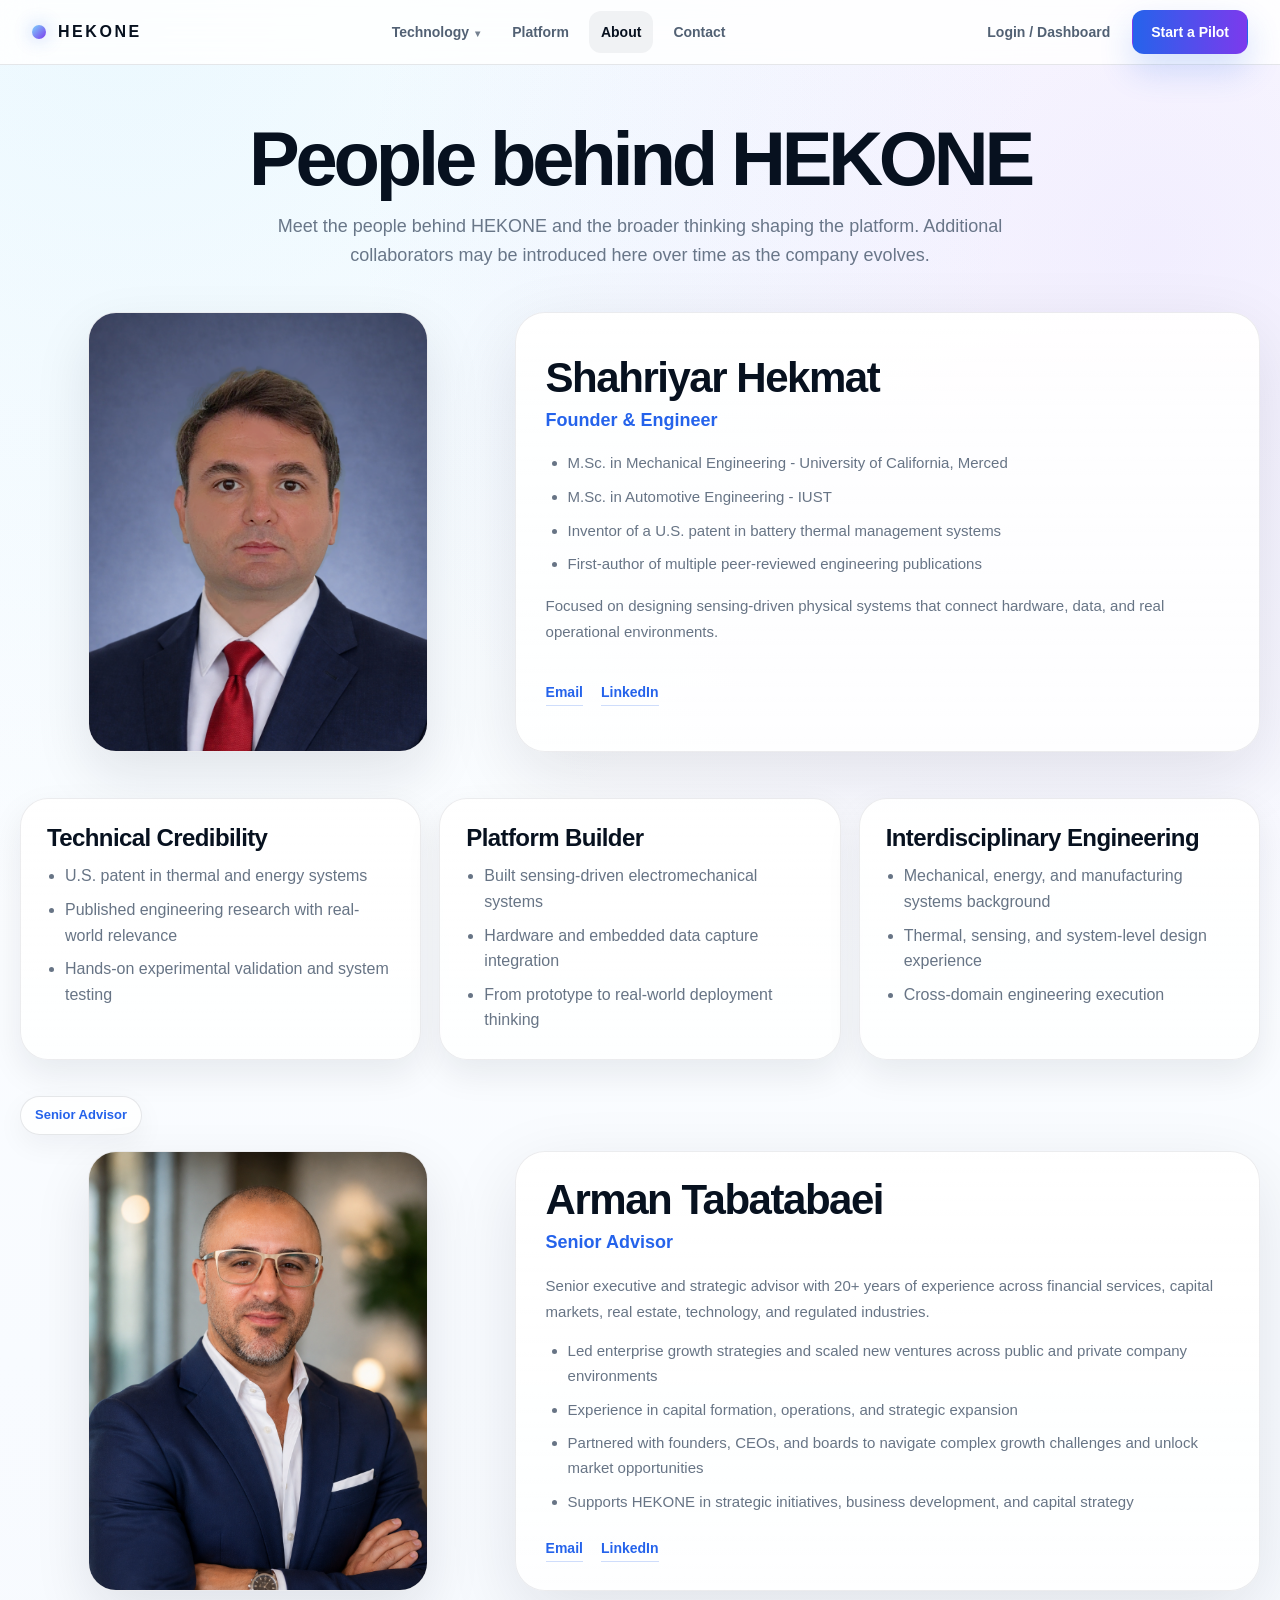
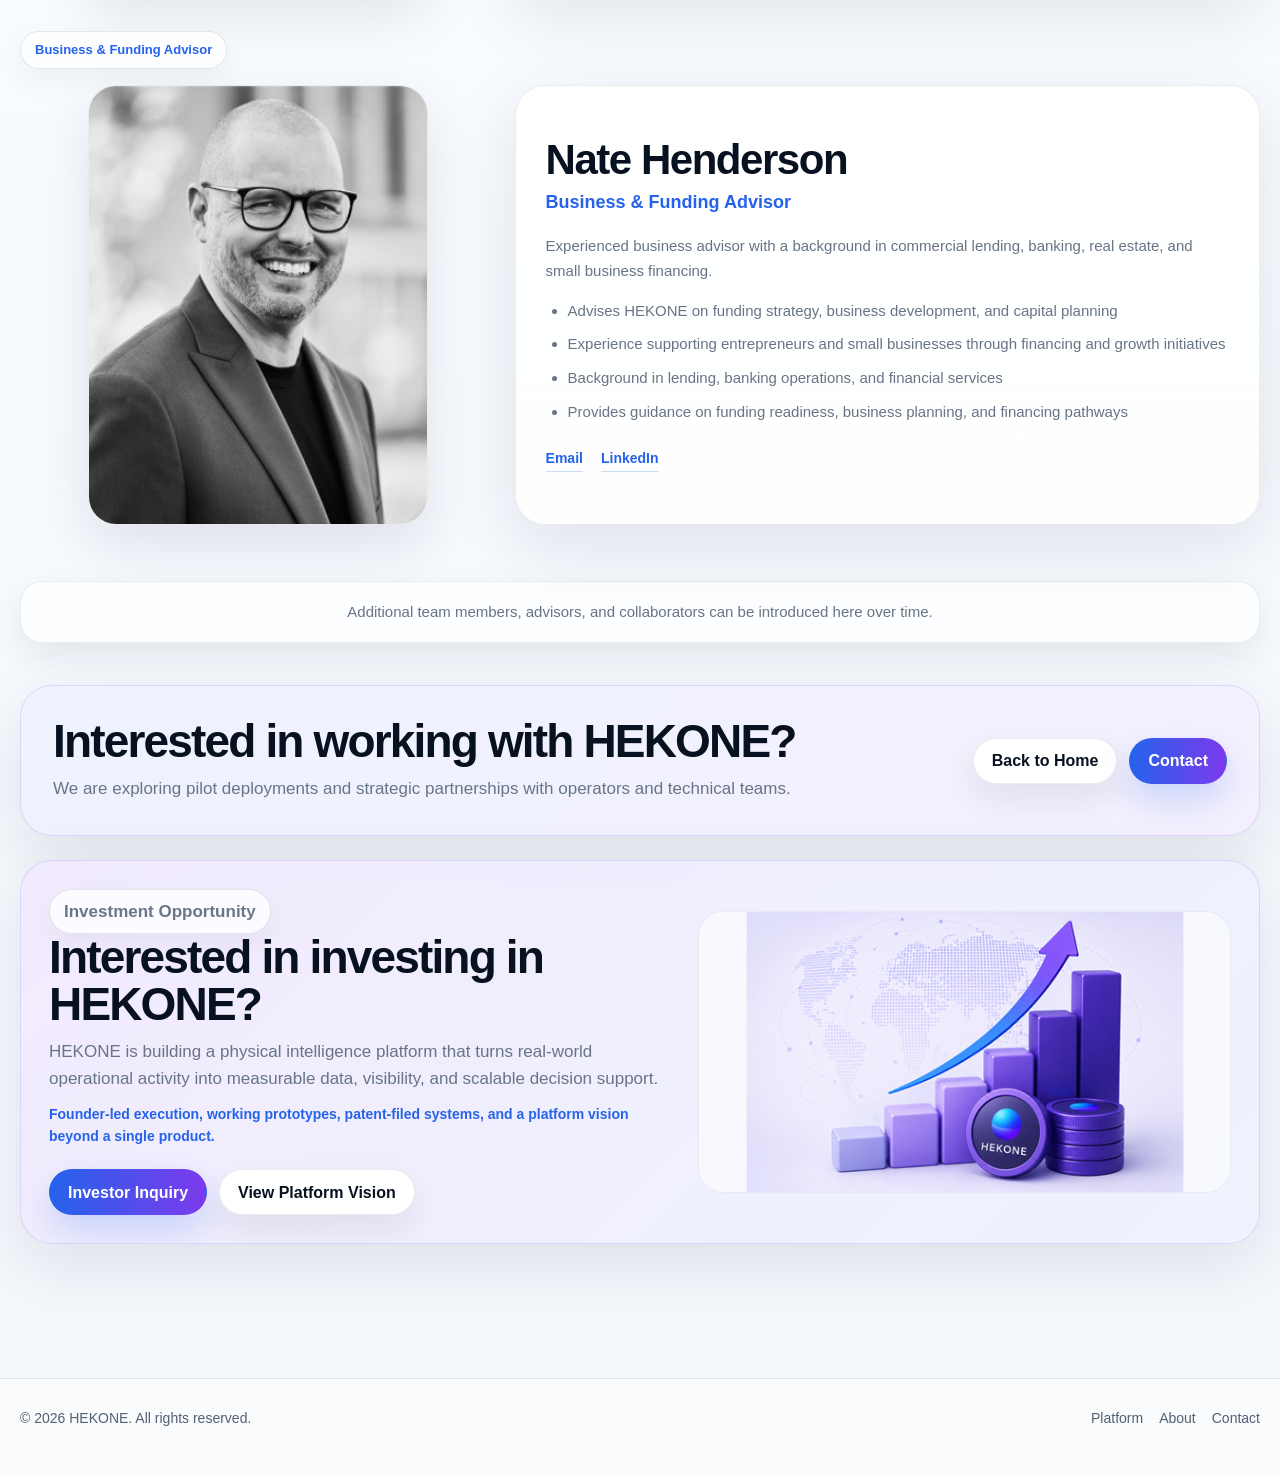
==== about.html @ d8229a23 "Update about.html" ====
<!DOCTYPE html>
<html lang="en">
<head>

<script type="text/javascript">
    (function(c,l,a,r,i,t,y){
        c[a]=c[a]||function(){(c[a].q=c[a].q||[]).push(arguments)};
        t=l.createElement(r);t.async=1;t.src="https://www.clarity.ms/tag/"+i;
        y=l.getElementsByTagName(r)[0];y.parentNode.insertBefore(t,y);
    })(window, document, "clarity", "script", "w5nj7hsemw");
</script>

  <meta charset="UTF-8" />
  <meta name="viewport" content="width=device-width, initial-scale=1.0" />
  <title>About | HEKONE</title>
  <meta name="description" content="About HEKONE, its founder, and advisors supporting the platform." />
  <link rel="icon" type="image/png" sizes="32x32" href="favicon1.png?v=2" />
  <link rel="icon" type="image/png" sizes="16x16" href="favicon1.png?v=2" />
  <link rel="apple-touch-icon" href="favicon1.png?v=2" />
  <meta name="theme-color" content="#f8fbff" />

  <style>
    :root {
      --text: #07111f;
      --muted: #526174;
      --muted-2: #6d7c91;
      --line: rgba(15, 23, 42, 0.10);
      --line-strong: rgba(99, 102, 241, 0.18);
      --accent: #2563eb;
      --accent-2: #7c3aed;
      --shadow: 0 22px 70px rgba(15, 23, 42, 0.10);
      --shadow-soft: 0 14px 34px rgba(15, 23, 42, 0.08);
      --radius: 28px;
      --max: 1240px;
      --profile-height: 440px;
      --photo-max-width: 340px;
    }

    * { box-sizing: border-box; }
    html { scroll-behavior: smooth; }

    body {
      margin: 0;
      font-family: Inter, Arial, Helvetica, sans-serif;
      color: var(--text);
      background:
        radial-gradient(circle at 10% 0%, rgba(125, 211, 252, 0.15), transparent 28%),
        radial-gradient(circle at 90% 8%, rgba(167, 139, 250, 0.14), transparent 26%),
        linear-gradient(180deg, #ffffff 0%, #f8fbff 44%, #f4f7fc 100%);
      line-height: 1.6;
      overflow-x: hidden;
    }

    body.menu-open { overflow: hidden; }

    a {
      color: inherit;
      text-decoration: none;
    }

    img {
      max-width: 100%;
      display: block;
    }

    .wrap {
      width: min(var(--max), calc(100% - 32px));
      margin: 0 auto;
    }

    header {
      position: sticky;
      top: 0;
      z-index: 1000;
      backdrop-filter: blur(16px);
      background: rgba(255, 255, 255, 0.84);
      border-bottom: 1px solid var(--line);
    }

    .nav-wrap {
      width: calc(100% - 64px);
      margin: 0 auto;
    }

    .nav {
      display: grid;
      grid-template-columns: auto 1fr auto;
      align-items: center;
      gap: 24px;
      padding: 10px 0;
      position: relative;
    }

    .brand {
      display: inline-flex;
      align-items: center;
      gap: 12px;
      font-weight: 900;
      letter-spacing: 0.16em;
      color: var(--text);
      flex-shrink: 0;
      position: relative;
      z-index: 1002;
    }

    .brand-mark {
      width: 14px;
      height: 14px;
      border-radius: 50%;
      background: linear-gradient(135deg, #7dd3fc, #7c3aed);
      box-shadow: 0 0 18px rgba(37, 99, 235, 0.35);
    }

    .nav-links {
      display: flex;
      justify-content: center;
      gap: 8px;
      align-items: center;
      color: var(--muted);
      font-size: 14px;
      font-weight: 650;
    }

    .nav-actions {
      display: flex;
      justify-content: flex-end;
      align-items: center;
      gap: 10px;
      color: var(--muted);
      font-size: 14px;
      font-weight: 650;
    }

    .nav-links a,
    .nav-actions a,
    .nav-dropdown-btn {
      position: relative;
      padding: 10px 12px;
      border-radius: 12px;
      white-space: nowrap;
      transition: color .22s ease, background .22s ease, transform .22s ease;
    }

    .nav-links a:hover,
    .nav-actions a:not(.nav-pilot):hover,
    .nav-dropdown:hover .nav-dropdown-btn,
    .nav-dropdown.open .nav-dropdown-btn {
      color: var(--text);
      background: rgba(15, 23, 42, 0.05);
    }

    .nav-links a.active:not(.nav-pilot) {
      color: var(--text);
      background: rgba(15, 23, 42, 0.05);
    }

    .nav-dropdown {
      position: relative;
      display: inline-flex;
      align-items: center;
    }

    .nav-dropdown::after {
      content: "";
      position: absolute;
      top: 100%;
      left: 0;
      width: 100%;
      height: 14px;
      z-index: 1002;
    }

    .nav-dropdown-btn {
      border: 0;
      background: transparent;
      color: var(--muted);
      font: inherit;
      cursor: pointer;
    }

    .nav-dropdown-btn::after {
      content: "▾";
      margin-left: 6px;
      font-size: 10px;
      opacity: 0.8;
    }

    .nav-dropdown-menu {
      position: absolute;
      top: 100%;
      left: 0;
      margin-top: 6px;
      min-width: 210px;
      display: none;
      padding: 8px;
      border-radius: 18px;
      background: rgba(255,255,255,0.98);
      border: 1px solid var(--line);
      box-shadow: 0 24px 70px rgba(15, 23, 42, 0.14);
      z-index: 1003;
    }

    .nav-dropdown:hover .nav-dropdown-menu,
    .nav-dropdown.open .nav-dropdown-menu {
      display: grid;
      gap: 6px;
    }

    .nav-dropdown-menu a {
      display: block;
      padding: 12px 14px;
      border-radius: 12px;
      color: var(--text);
      background: rgba(15, 23, 42, 0.025);
    }

    .nav-dropdown-menu a:hover,
    .nav-dropdown-menu a.active {
      background: rgba(37, 99, 235, 0.07);
      color: var(--text);
    }

    .btn {
      display: inline-flex;
      align-items: center;
      justify-content: center;
      min-height: 46px;
      padding: 0 18px;
      border-radius: 999px;
      font-weight: 800;
      color: var(--text);
      background: #ffffff;
      border: 1px solid rgba(15, 23, 42, 0.08);
      box-shadow: var(--shadow-soft);
      transition: transform .18s ease, border-color .18s ease, background .18s ease, box-shadow .18s ease;
    }

    .btn:hover {
      transform: translateY(-1px);
      background: #ffffff;
      border-color: rgba(15, 23, 42, 0.14);
      box-shadow: 0 18px 42px rgba(15, 23, 42, 0.10);
    }

    .nav-pilot,
    .btn-pilot {
      display: inline-flex;
      align-items: center;
      justify-content: center;
      color: #ffffff !important;
      background: linear-gradient(90deg, #2563eb 0%, #7c3aed 100%);
      box-shadow: 0 16px 34px rgba(37, 99, 235, 0.20);
      border: 1px solid transparent;
      font-weight: 800;
    }

    .nav-pilot {
      min-height: auto;
      padding: 10px 18px !important;
      border-radius: 999px;
    }

    .nav-pilot:hover,
    .btn-pilot:hover {
      transform: translateY(-1px);
      box-shadow: 0 18px 40px rgba(37, 99, 235, 0.24);
      filter: brightness(1.02);
    }

    .menu-toggle {
      display: none;
      width: 46px;
      height: 46px;
      border-radius: 14px;
      border: 1px solid var(--line);
      background: #ffffff;
      align-items: center;
      justify-content: center;
      flex-direction: column;
      gap: 5px;
      cursor: pointer;
      padding: 0;
      flex-shrink: 0;
      position: relative;
      z-index: 1002;
    }

    .menu-toggle span {
      display: block;
      width: 18px;
      height: 2px;
      border-radius: 999px;
      background: var(--text);
      transition: transform .22s ease, opacity .22s ease;
    }

    .menu-toggle.active span:nth-child(1) { transform: translateY(7px) rotate(45deg); }
    .menu-toggle.active span:nth-child(2) { opacity: 0; }
    .menu-toggle.active span:nth-child(3) { transform: translateY(-7px) rotate(-45deg); }

    .menu-backdrop { display: none; }

    .menu-backdrop.show {
      display: block;
      position: fixed;
      inset: 0;
      background: rgba(15, 23, 42, 0.25);
      backdrop-filter: blur(6px);
      z-index: 998;
    }

    main {
      padding: 58px 0 78px;
    }

    .page-head {
      text-align: center;
      margin-bottom: 42px;
    }

    .page-head h1 {
      margin: 0;
      font-size: clamp(42px, 6vw, 76px);
      line-height: 0.96;
      letter-spacing: -0.055em;
    }

    .page-head p {
      margin: 16px auto 0;
      max-width: 780px;
      color: rgba(82, 97, 116, 0.86);
      font-size: 18px;
    }

    .section-label {
      display: inline-flex;
      align-items: center;
      justify-content: center;
      margin: 0 0 16px;
      padding: 8px 14px;
      border-radius: 999px;
      background: rgba(255,255,255,0.78);
      border: 1px solid var(--line);
      color: var(--accent);
      box-shadow: 0 10px 28px rgba(15, 23, 42, 0.05);
      font-size: 13px;
      font-weight: 800;
      letter-spacing: 0;
      text-transform: none;
    }

    .profile {
      display: grid;
      grid-template-columns: 0.78fr 1.22fr;
      gap: 18px;
      align-items: stretch;
      margin-bottom: 26px;
    }

    .photo-wrap {
      display: flex;
      justify-content: center;
      align-items: stretch;
      height: var(--profile-height);
    }

    .photo-wrap img {
      width: 100%;
      max-width: var(--photo-max-width);
      height: 100%;
      border-radius: 28px;
      display: block;
      object-fit: cover;
      object-position: center top;
      border: 1px solid rgba(15, 23, 42, 0.08);
      box-shadow: 0 22px 55px rgba(15, 23, 42, 0.10);
      background: rgba(255,255,255,0.72);
    }

    .profile-card {
      padding: 30px;
      border-radius: 30px;
      background:
        linear-gradient(180deg, rgba(255,255,255,0.94), rgba(255,255,255,0.82));
      border: 1px solid rgba(15, 23, 42, 0.08);
      box-shadow: var(--shadow);
      display: flex;
      flex-direction: column;
      justify-content: center;
      height: var(--profile-height);
      min-width: 0;
    }

    .profile-card h2 {
      margin: 0 0 6px;
      font-size: clamp(30px, 4vw, 42px);
      line-height: 1.02;
      letter-spacing: -0.035em;
      word-break: break-word;
    }

    .role {
      margin: 0 0 16px;
      color: var(--accent);
      font-size: 18px;
      font-weight: 800;
    }

    .summary-points {
      margin: 0;
      padding-left: 22px;
      color: rgba(82, 97, 116, 0.88);
      font-size: 15px;
      line-height: 1.65;
    }

    .summary-points li + li {
      margin-top: 9px;
    }

    .summary-note {
      margin-top: 16px;
      color: rgba(82, 97, 116, 0.88);
      font-size: 15px;
      line-height: 1.7;
    }

    .contact-links {
      margin-top: 22px;
      display: flex;
      gap: 18px;
      flex-wrap: wrap;
    }

    .contact-links a {
      font-size: 14px;
      color: var(--accent);
      font-weight: 800;
      border-bottom: 1px solid rgba(37, 99, 235, 0.22);
      padding-bottom: 2px;
      transition: color .2s ease, border-color .2s ease;
    }

    .contact-links a:hover {
      color: var(--accent-2);
      border-color: var(--accent-2);
    }

    .people-stack {
      display: grid;
      gap: 14px;
      margin-top: 26px;
    }

    .grid-3 {
      display: grid;
      grid-template-columns: repeat(3, minmax(0, 1fr));
      gap: 18px;
      margin-top: 6px;
      margin-bottom: 22px;
    }

    .card {
      padding: 26px;
      border-radius: var(--radius);
      background:
        linear-gradient(180deg, rgba(255,255,255,0.92), rgba(255,255,255,0.80));
      border: 1px solid rgba(15, 23, 42, 0.08);
      box-shadow: var(--shadow-soft);
    }

    .card h3 {
      margin: 0 0 12px;
      font-size: 24px;
      line-height: 1.1;
      letter-spacing: -0.025em;
    }

    .card ul {
      margin: 0;
      padding-left: 18px;
      color: rgba(82, 97, 116, 0.88);
      font-size: 16px;
    }

    .card li + li {
      margin-top: 8px;
    }

    .team-note {
      margin-top: 30px;
      padding: 18px 20px;
      text-align: center;
      border-radius: 22px;
      background: rgba(255,255,255,0.72);
      border: 1px solid rgba(15, 23, 42, 0.08);
      color: rgba(82, 97, 116, 0.88);
      font-size: 15px;
      box-shadow: var(--shadow-soft);
    }

    .footer-cta {
      margin-top: 42px;
      padding: 32px;
      border-radius: 32px;
      background:
        linear-gradient(135deg, rgba(37, 99, 235, 0.08), rgba(124, 58, 237, 0.08)),
        rgba(255,255,255,0.90);
      border: 1px solid var(--line-strong);
      box-shadow: var(--shadow);
      display: grid;
      grid-template-columns: 1.2fr auto;
      gap: 20px;
      align-items: center;
    }

    .footer-cta h2 {
      margin: 0 0 10px;
      font-size: clamp(30px, 4vw, 46px);
      line-height: 1.02;
      letter-spacing: -0.04em;
    }

    .footer-cta p {
      margin: 0;
      color: rgba(82, 97, 116, 0.86);
      font-size: 17px;
      max-width: 760px;
    }

    .footer-cta-actions {
      display: flex;
      gap: 12px;
      flex-wrap: wrap;
    }


    .investor-cta {
      margin-top: 24px;
      padding: 28px;
      border-radius: 32px;
      background:
        linear-gradient(135deg, rgba(124, 58, 237, 0.10), rgba(37, 99, 235, 0.08)),
        rgba(255,255,255,0.92);
      border: 1px solid var(--line-strong);
      box-shadow: var(--shadow);
      display: grid;
      grid-template-columns: 1.08fr 0.92fr;
      gap: 24px;
      align-items: center;
      overflow: hidden;
    }

    .investor-cta-content h2 {
      margin: 0 0 10px;
      font-size: clamp(30px, 4vw, 46px);
      line-height: 1.02;
      letter-spacing: -0.04em;
    }

    .investor-cta-content p {
      margin: 0;
      color: rgba(82, 97, 116, 0.86);
      font-size: 17px;
      max-width: 760px;
    }

    .investor-cta-note {
      margin-top: 12px;
      color: var(--accent);
      font-size: 14px;
      font-weight: 800;
      line-height: 1.55;
    }

    .investor-cta-actions {
      margin-top: 22px;
      display: flex;
      gap: 12px;
      flex-wrap: wrap;
    }

    .investor-visual {
      display: flex;
      align-items: center;
      justify-content: center;
      min-height: 250px;
      border-radius: 26px;
      background: rgba(255,255,255,0.54);
      border: 1px solid rgba(15, 23, 42, 0.06);
      box-shadow: inset 0 1px 0 rgba(255,255,255,0.68);
      overflow: hidden;
    }

    .investor-visual img {
      width: 100%;
      max-width: 420px;
      height: auto;
      object-fit: contain;
      transform: scale(1.04);
    }


    footer {
      border-top: 1px solid var(--line);
      padding: 28px 0 46px;
      color: var(--muted);
      margin-top: 56px;
      background: rgba(255,255,255,0.52);
    }

    .footer-row {
      display: flex;
      justify-content: space-between;
      align-items: center;
      gap: 18px;
      flex-wrap: wrap;
      font-size: 14px;
    }

    .footer-links {
      display: flex;
      gap: 16px;
      flex-wrap: wrap;
    }

    .footer-links a {
      color: var(--muted);
    }

    .footer-links a:hover {
      color: var(--text);
    }

    @media (max-width: 1100px) {
      .nav-wrap {
        width: calc(100% - 36px);
      }

      .nav {
        gap: 14px;
      }

      .nav-links,
      .nav-actions {
        gap: 2px;
        font-size: 13px;
      }

      .nav-links a,
      .nav-actions a,
      .nav-dropdown-btn {
        padding: 10px 9px;
      }
    }

    @media (max-width: 1040px) {
      .profile,
      .grid-3,
      .footer-cta,
      .investor-cta {
        grid-template-columns: 1fr;
      }

      .photo-wrap,
      .profile-card {
        height: auto;
      }

      .photo-wrap img,
      .profile-card {
        min-height: auto;
      }

      .photo-wrap img {
        height: auto;
        aspect-ratio: 4 / 5;
      }

      .grid-3 {
        margin-top: 0;
      }
    }

    @media (max-width: 900px) {
      .nav {
        display: flex;
        justify-content: space-between;
      }

      .menu-toggle {
        display: inline-flex;
      }

      .nav-links {
        position: absolute;
        top: calc(100% + 12px);
        left: 0;
        right: 0;
        display: none;
        flex-direction: column;
        align-items: stretch;
        gap: 10px;
        padding: 14px;
        border-radius: 24px;
        background: rgba(255, 255, 255, 0.98);
        border: 1px solid var(--line);
        box-shadow: 0 24px 70px rgba(15, 23, 42, 0.18);
        z-index: 1001;
        max-height: calc(100vh - 110px);
        overflow-y: auto;
      }

      .nav-links.open {
        display: flex;
      }

      .nav-actions {
        display: none;
      }

      .nav-links a,
      .nav-dropdown-btn {
        display: block;
        width: 100%;
        padding: 14px 16px;
        border-radius: 16px;
        background: rgba(15, 23, 42, 0.035);
        color: var(--text);
        font-size: 15px;
        border: 1px solid rgba(15, 23, 42, 0.04);
        text-align: left;
      }

      .mobile-only {
        display: block !important;
      }

      .nav-dropdown {
        display: block;
        width: 100%;
      }

      .nav-dropdown::after {
        display: none;
      }

      .nav-dropdown-btn::after {
        float: right;
        margin-top: 3px;
      }

      .nav-dropdown-menu {
        position: static;
        display: none;
        margin-top: 8px;
        min-width: 0;
        padding: 8px;
        border-radius: 16px;
        background: rgba(15, 23, 42, 0.035);
        box-shadow: none;
      }

      .nav-dropdown.open .nav-dropdown-menu {
        display: grid;
      }

      .nav-dropdown:hover .nav-dropdown-menu {
        display: none;
      }

      .nav-dropdown.open:hover .nav-dropdown-menu {
        display: grid;
      }

      .nav-dropdown-menu a {
        padding: 12px 14px;
        background: rgba(255,255,255,0.64);
      }

      .nav-pilot {
        display: inline-flex !important;
        justify-content: center;
        align-items: center;
        width: 100%;
        min-height: 50px;
        text-align: center;
      }
    }

    @media (min-width: 901px) {
      .mobile-only {
        display: none !important;
      }
    }

    @media (max-width: 760px) {
      .nav-wrap {
        width: calc(100% - 22px);
      }

      .wrap {
        width: min(var(--max), calc(100% - 22px));
      }

      main {
        padding: 48px 0 64px;
      }

      .profile-card,
      .card,
      .footer-cta,
      .investor-cta {
        padding: 22px;
      }

      .photo-wrap img {
        max-width: 100%;
      }

      .summary-points,
      .summary-note {
        font-size: 15px;
      }

      .role {
        font-size: 17px;
      }

      .page-head h1 {
        font-size: clamp(40px, 11vw, 58px);
      }

      .page-head p,
      .footer-cta p {
        font-size: 16px;
      }

      .footer-cta-actions,
      .investor-cta-actions {
        width: 100%;
      }

      .footer-cta-actions .btn,
      .investor-cta-actions .btn {
        width: 100%;
      }

      .investor-visual {
        min-height: 190px;
      }
    }
  </style>
</head>

<body>
  <header>
    <div class="nav-wrap nav">
      <a class="brand" href="/">
        <span class="brand-mark"></span>
        <span>HEKONE</span>
      </a>

      <nav class="nav-links" id="site-menu">
        <div class="nav-dropdown">
          <button class="nav-dropdown-btn" type="button" aria-expanded="false">Technology</button>
          <div class="nav-dropdown-menu">
            <a href="/instrumentation-example.html">Smart Dispenser</a>
            <a href="/origin.html">HEKONE Origin</a>
          </div>
        </div>
        <a href="/#platform">Platform</a>
        <a href="/about.html" class="active">About</a>
        <a href="/contact.html">Contact</a>
        <a href="/login.html" class="mobile-only">Login / Dashboard</a>
        <a href="/pilot.html" class="nav-pilot mobile-only">Start a Pilot</a>
      </nav>

      <div class="nav-actions">
        <a href="/login.html">Login / Dashboard</a>
        <a href="/pilot.html" class="nav-pilot">Start a Pilot</a>
      </div>

      <button class="menu-toggle" aria-label="Toggle menu" aria-expanded="false" aria-controls="site-menu">
        <span></span>
        <span></span>
        <span></span>
      </button>
    </div>
  </header>

  <div class="menu-backdrop"></div>

  <main>
    <div class="wrap">
      <div class="page-head">
        <h1>People behind HEKONE</h1>
        <p>
          Meet the people behind HEKONE and the broader thinking shaping the platform.
          Additional collaborators may be introduced here over time as the company evolves.
        </p>
      </div>

      <div class="people-stack">
        <section>
          <div class="profile">
            <div class="photo-wrap">
              <img src="Hekmat5.png" alt="Shahriyar Hekmat - Founder of HEKONE" />
            </div>

            <div class="profile-card">
              <h2>Shahriyar Hekmat</h2>
              <p class="role">Founder &amp; Engineer</p>

              <ul class="summary-points">
                <li>M.Sc. in Mechanical Engineering - University of California, Merced</li>
                <li>M.Sc. in Automotive Engineering - IUST</li>
                <li>Inventor of a U.S. patent in battery thermal management systems</li>
                <li>First-author of multiple peer-reviewed engineering publications</li>
              </ul>

              <p class="summary-note">
                Focused on designing sensing-driven physical systems that connect hardware, data, and real operational environments.
              </p>

              <div class="contact-links">
                <a href="mailto:hekmat@hekone.com">Email</a>
                <a href="https://www.linkedin.com/in/shahriyar-hekmat" target="_blank" rel="noopener noreferrer">LinkedIn</a>
              </div>
            </div>
          </div>
        </section>

        <section class="grid-3">
          <div class="card">
            <h3>Technical Credibility</h3>
            <ul>
              <li>U.S. patent in thermal and energy systems</li>
              <li>Published engineering research with real-world relevance</li>
              <li>Hands-on experimental validation and system testing</li>
            </ul>
          </div>

          <div class="card">
            <h3>Platform Builder</h3>
            <ul>
              <li>Built sensing-driven electromechanical systems</li>
              <li>Hardware and embedded data capture integration</li>
              <li>From prototype to real-world deployment thinking</li>
            </ul>
          </div>

          <div class="card">
            <h3>Interdisciplinary Engineering</h3>
            <ul>
              <li>Mechanical, energy, and manufacturing systems background</li>
              <li>Thermal, sensing, and system-level design experience</li>
              <li>Cross-domain engineering execution</li>
            </ul>
          </div>
        </section>

        <section>
          <p class="section-label">Senior Advisor</p>
          <div class="profile">
            <div class="photo-wrap">
              <img src="Arman2.png" alt="Arman Tabatabaei - Senior Advisor to HEKONE" />
            </div>

            <div class="profile-card">
              <h2>Arman Tabatabaei</h2>
              <p class="role">Senior Advisor</p>

              <p class="summary-note" style="margin-top:0;">
                Senior executive and strategic advisor with 20+ years of experience across financial services,
                capital markets, real estate, technology, and regulated industries.
              </p>

              <ul class="summary-points">
                <li>Led enterprise growth strategies and scaled new ventures across public and private company environments</li>
                <li>Experience in capital formation, operations, and strategic expansion</li>
                <li>Partnered with founders, CEOs, and boards to navigate complex growth challenges and unlock market opportunities</li>
                <li>Supports HEKONE in strategic initiatives, business development, and capital strategy</li>
              </ul>

              <div class="contact-links">
                <a href="mailto:arman@hekone.com">Email</a>
                <a href="https://www.linkedin.com/in/arman-t/" target="_blank" rel="noopener noreferrer">LinkedIn</a>
              </div>
            </div>
          </div>
        </section>

        <section>
          <p class="section-label">Business & Funding Advisor</p>
          <div class="profile">
            <div class="photo-wrap">
              <img src="Nate.jpg" alt="Nate Henderson - Business & Funding Advisor to HEKONE" />
            </div>
        
            <div class="profile-card">
              <h2>Nate Henderson</h2>
              <p class="role">Business & Funding Advisor</p>
        
              <p class="summary-note" style="margin-top:0;">
                Experienced business advisor with a background in commercial lending, banking, real estate, and small business financing.
              </p>
        
              <ul class="summary-points">
                <li>Advises HEKONE on funding strategy, business development, and capital planning</li>
                <li>Experience supporting entrepreneurs and small businesses through financing and growth initiatives</li>
                <li>Background in lending, banking operations, and financial services</li>
                <li>Provides guidance on funding readiness, business planning, and financing pathways</li>
              </ul>
        
              <div class="contact-links">
                <a href="mailto:henderson.nate.b@gmail.com">Email</a>
                <a href="https://www.linkedin.com/in/nate-henderson-5b281080/" target="_blank" rel="noopener noreferrer">LinkedIn</a>
              </div>
            </div>
          </div>
        </section>





          
        
      </div>

      <div class="team-note">
        Additional team members, advisors, and collaborators can be introduced here over time.
      </div>

      <div class="footer-cta">
        <div>
          <h2>Interested in working with HEKONE?</h2>
          <p>
            We are exploring pilot deployments and strategic partnerships with operators and technical teams.
          </p>
        </div>

        <div class="footer-cta-actions">
          <a class="btn" href="/">Back to Home</a>
          <a class="btn btn-pilot" href="/contact.html">Contact</a>
        </div>
      </div>

      <div class="investor-cta">
        <div class="investor-cta-content">
          <p class="section-label">Investment Opportunity</p>
          <h2>Interested in investing in HEKONE?</h2>
          <p>
            HEKONE is building a physical intelligence platform that turns real-world operational activity into measurable data, visibility, and scalable decision support.
          </p>
          <div class="investor-cta-note">
            Founder-led execution, working prototypes, patent-filed systems, and a platform vision beyond a single product.
          </div>

          <div class="investor-cta-actions">
            <a class="btn btn-pilot" href="mailto:hekmat@hekone.com?subject=HEKONE%20Investment%20Inquiry">Investor Inquiry</a>
            <a class="btn" href="/#platform">View Platform Vision</a>
          </div>
        </div>

        <div class="investor-visual">
          <img src="invest.png" alt="HEKONE investment and growth visual" loading="lazy" />
        </div>
      </div>
    </div>
  </main>

  <footer>
    <div class="wrap footer-row">
      <div>© 2026 HEKONE. All rights reserved.</div>
      <div class="footer-links">
        <a href="/#platform">Platform</a>
        <a href="/about.html">About</a>
        <a href="/contact.html">Contact</a>
      </div>
    </div>
  </footer>

  <script>
    const menuToggle = document.querySelector('.menu-toggle');
    const navLinks = document.querySelector('.nav-links');
    const navItems = document.querySelectorAll('.nav-links a');
    const menuBackdrop = document.querySelector('.menu-backdrop');
    const dropdown = document.querySelector('.nav-dropdown');
    const dropdownBtn = document.querySelector('.nav-dropdown-btn');
    const body = document.body;

    function closeDropdown() {
      if (!dropdown || !dropdownBtn) return;
      dropdown.classList.remove('open');
      dropdownBtn.setAttribute('aria-expanded', 'false');
    }

    function openMenu() {
      navLinks.classList.add('open');
      menuToggle.classList.add('active');
      menuToggle.setAttribute('aria-expanded', 'true');
      menuBackdrop.classList.add('show');
      body.classList.add('menu-open');
    }

    function closeMenu() {
      navLinks.classList.remove('open');
      menuToggle.classList.remove('active');
      menuToggle.setAttribute('aria-expanded', 'false');
      menuBackdrop.classList.remove('show');
      body.classList.remove('menu-open');
      closeDropdown();
    }

    if (menuToggle && navLinks && menuBackdrop) {
      menuToggle.addEventListener('click', () => {
        const isOpen = navLinks.classList.contains('open');
        if (isOpen) {
          closeMenu();
        } else {
          openMenu();
        }
      });

      if (dropdown && dropdownBtn) {
        dropdownBtn.addEventListener('click', (event) => {
          event.stopPropagation();
          dropdown.classList.toggle('open');
          const isDropdownOpen = dropdown.classList.contains('open');
          dropdownBtn.setAttribute('aria-expanded', isDropdownOpen ? 'true' : 'false');
        });
      }

      document.addEventListener('click', (event) => {
        if (dropdown && !dropdown.contains(event.target)) {
          closeDropdown();
        }
      });

      navItems.forEach(item => {
        item.addEventListener('click', () => {
          if (window.innerWidth <= 900) {
            closeMenu();
          } else {
            closeDropdown();
          }
        });
      });

      menuBackdrop.addEventListener('click', closeMenu);

      window.addEventListener('resize', () => {
        if (window.innerWidth > 900) {
          closeMenu();
        }
      });

      document.addEventListener('keydown', (e) => {
        if (e.key === 'Escape') {
          closeMenu();
        }
      });
    }
  </script>
</body>
</html>
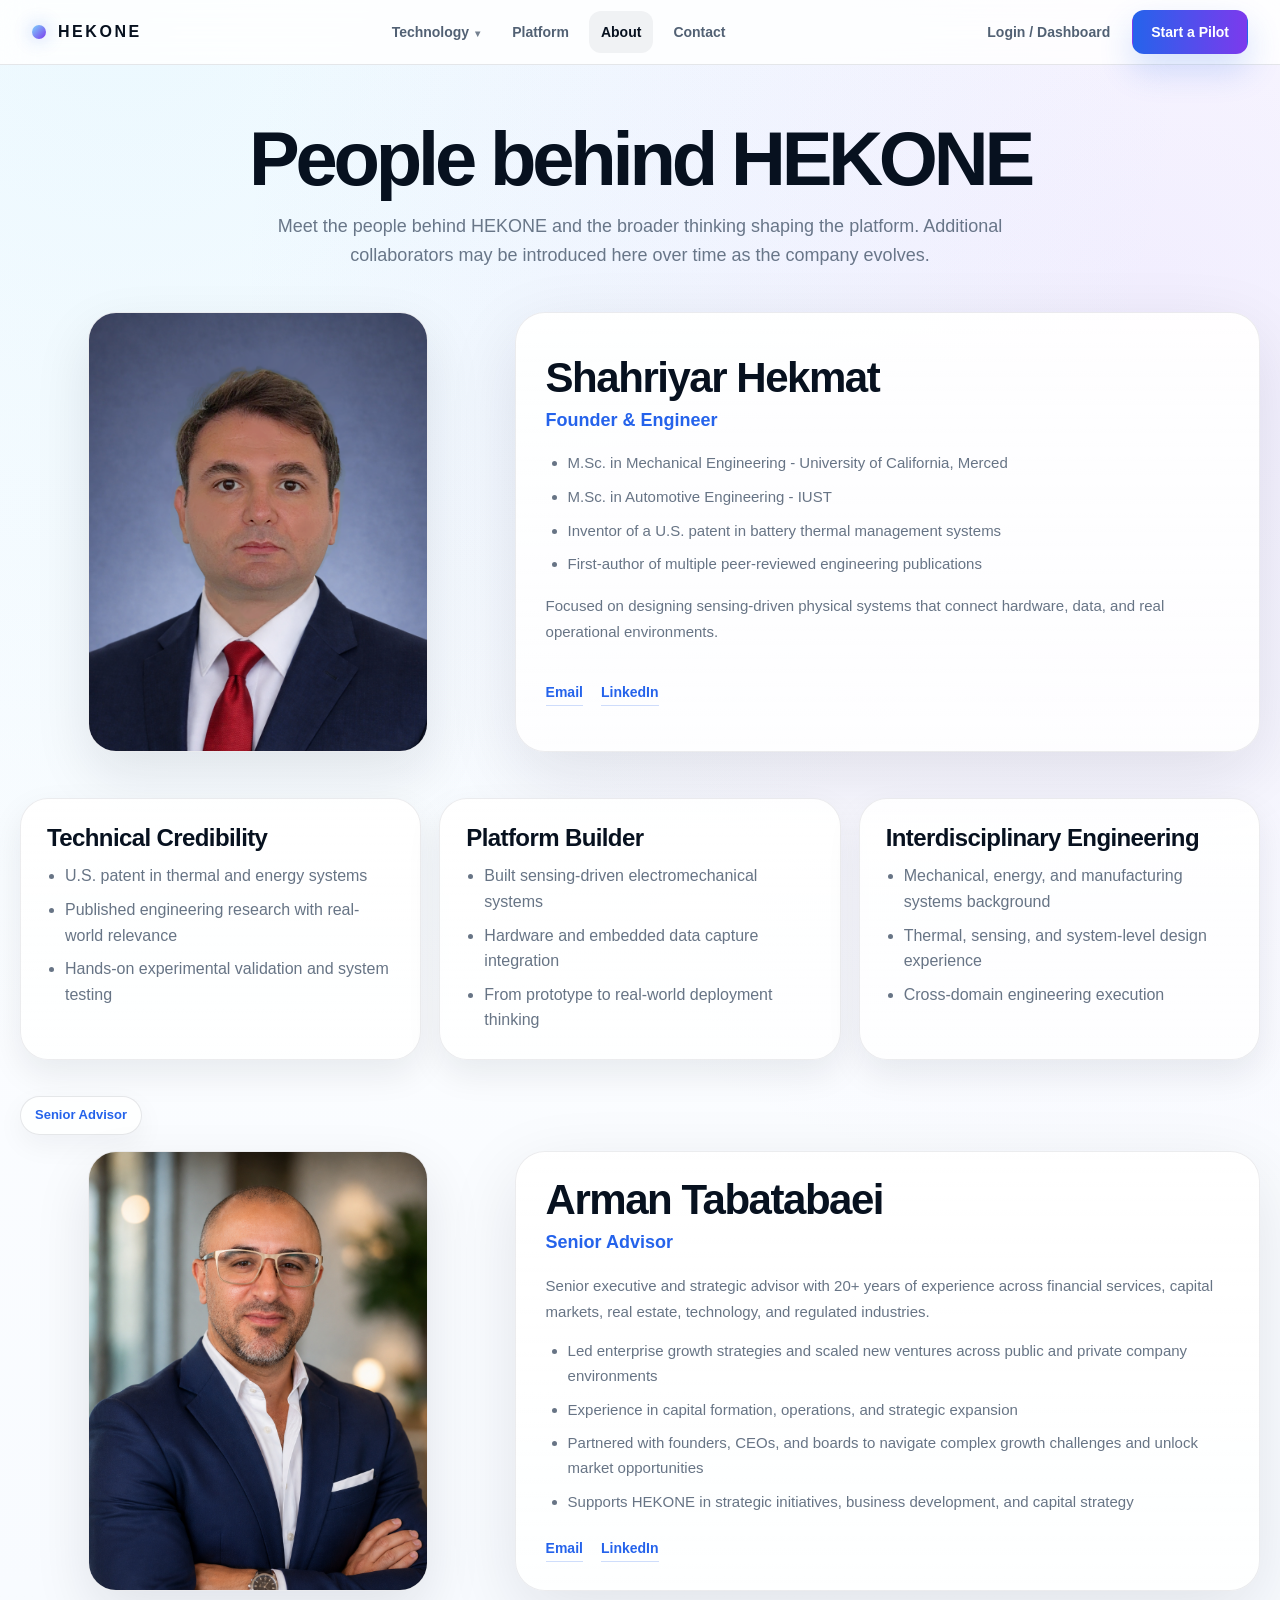
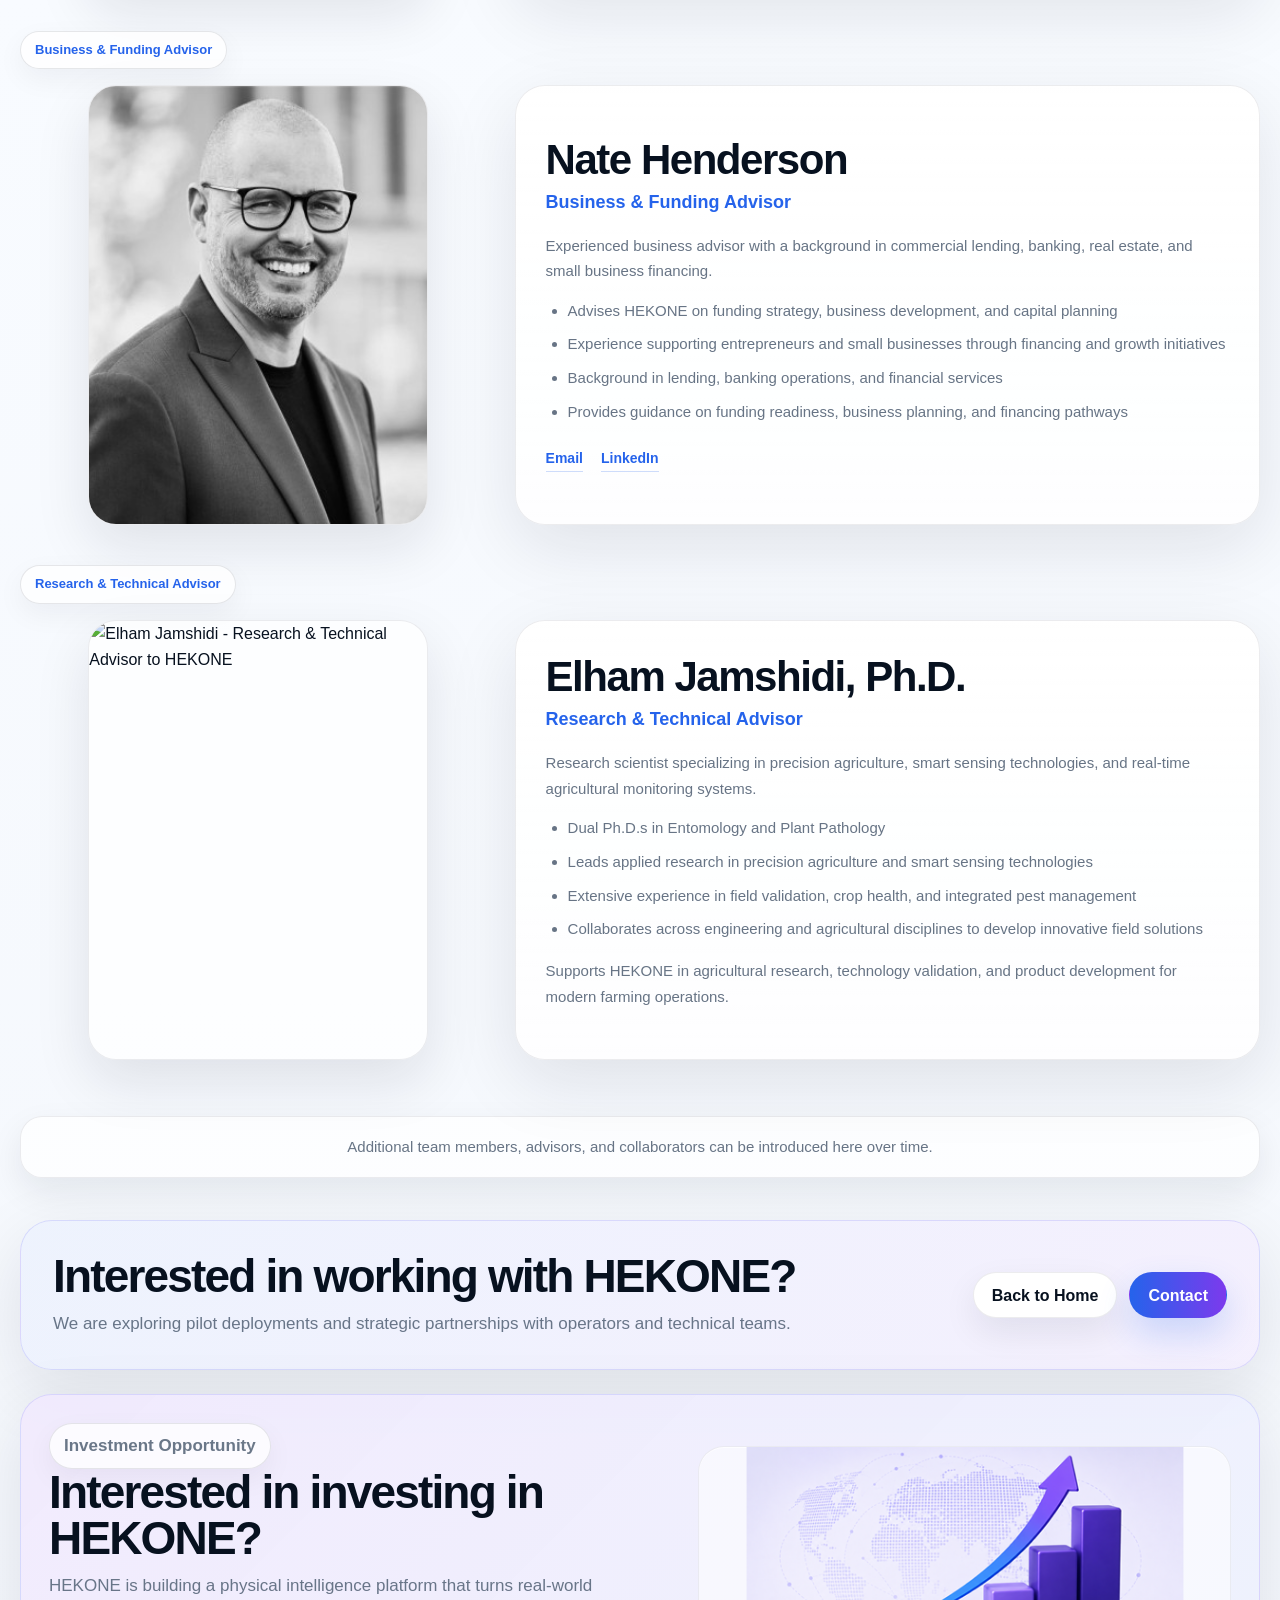
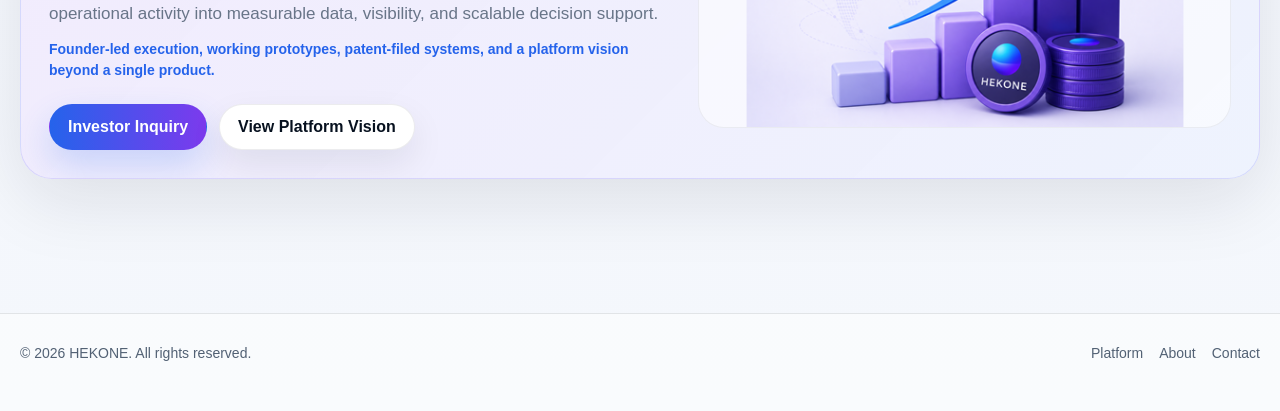
==== commit bc724065: "Update about.html" ====
--- a/about.html
+++ b/about.html
@@ -1022,6 +1022,37 @@
         </section>
 
 
+        <section>
+          <p class="section-label">Research &amp; Technical Advisor</p>
+          <div class="profile">
+            <div class="photo-wrap">
+              <img src="Elham.png" alt="Elham Jamshidi - Research &amp; Technical Advisor to HEKONE" />
+            </div>
+
+            <div class="profile-card">
+              <h2>Elham Jamshidi, Ph.D.</h2>
+              <p class="role">Research &amp; Technical Advisor</p>
+
+              <p class="summary-note" style="margin-top:0;">
+                Research scientist specializing in precision agriculture, smart sensing technologies, and real-time agricultural monitoring systems.
+              </p>
+
+              <ul class="summary-points">
+                <li>Dual Ph.D.s in Entomology and Plant Pathology</li>
+                <li>Leads applied research in precision agriculture and smart sensing technologies</li>
+                <li>Extensive experience in field validation, crop health, and integrated pest management</li>
+                <li>Collaborates across engineering and agricultural disciplines to develop innovative field solutions</li>
+              </ul>
+
+              <p class="summary-note">
+                Supports HEKONE in agricultural research, technology validation, and product development for modern farming operations.
+              </p>
+            </div>
+          </div>
+        </section>
+
+
+
 
 
 
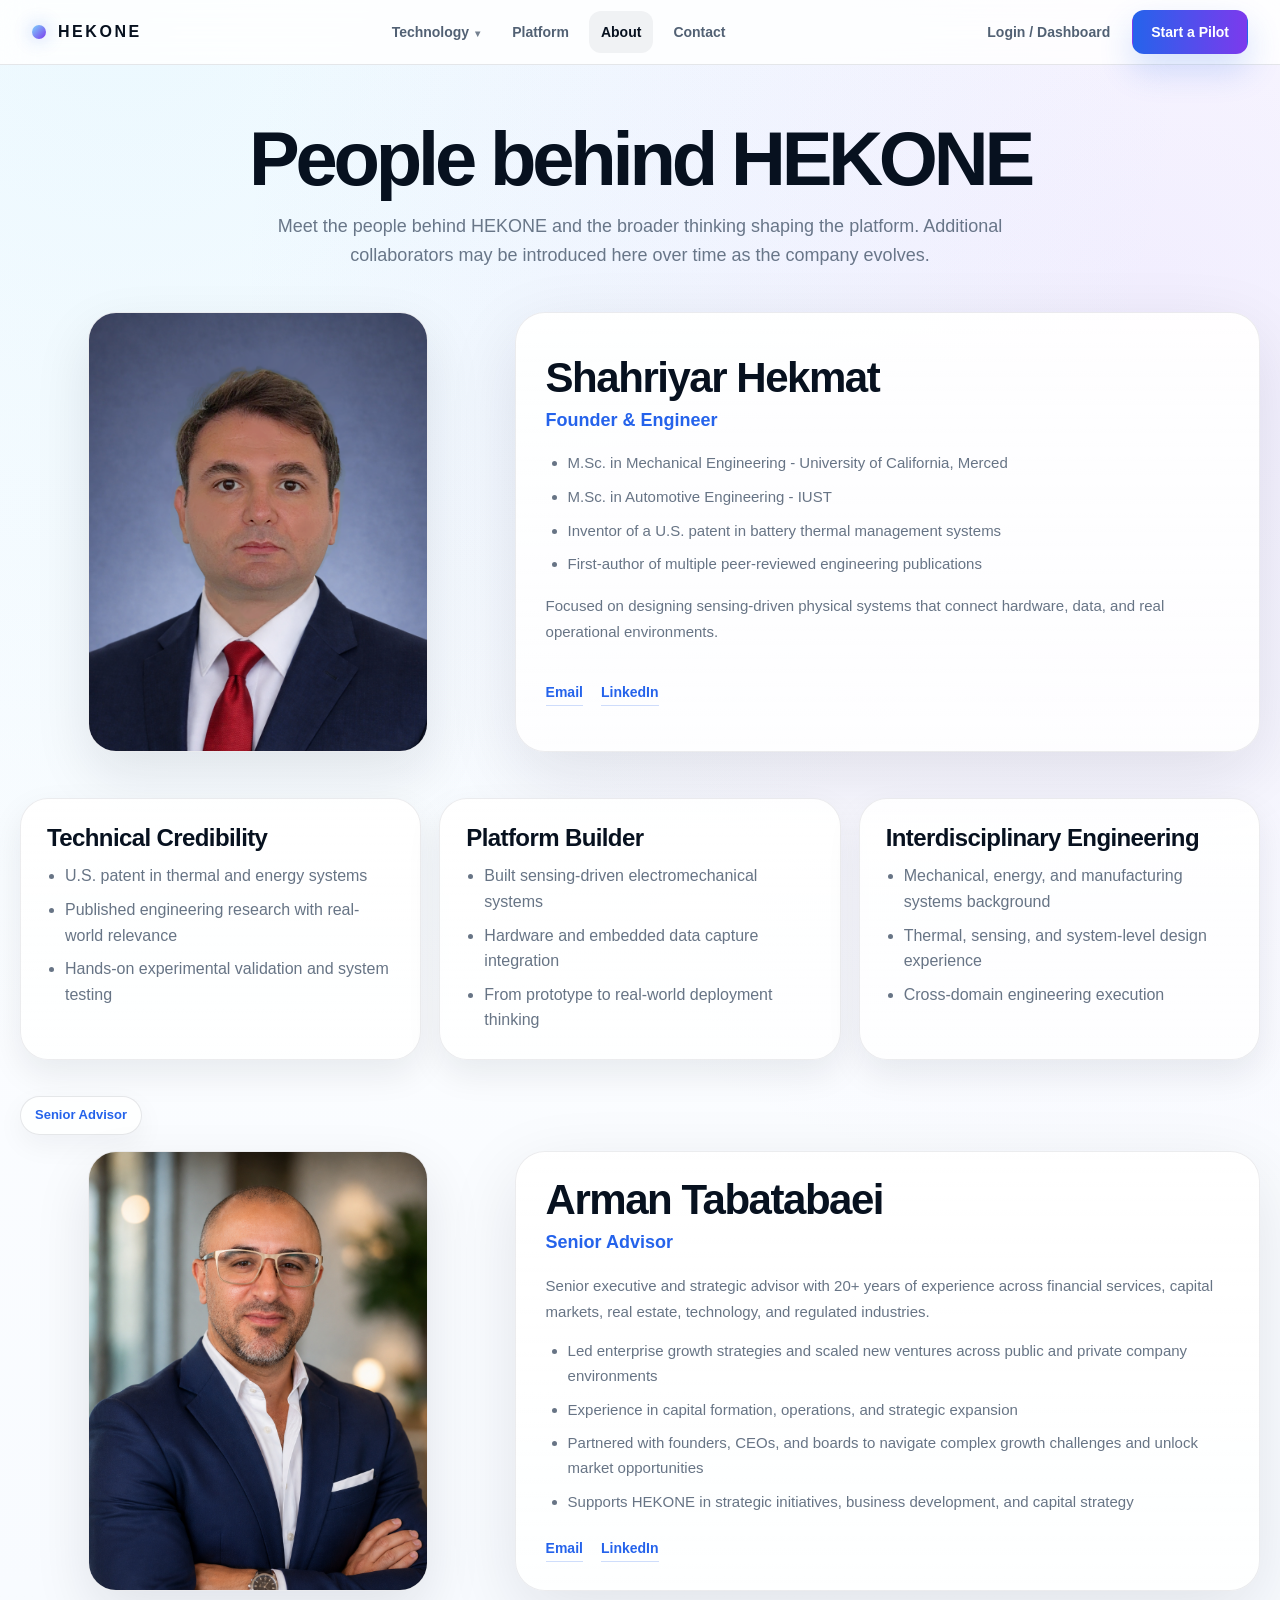
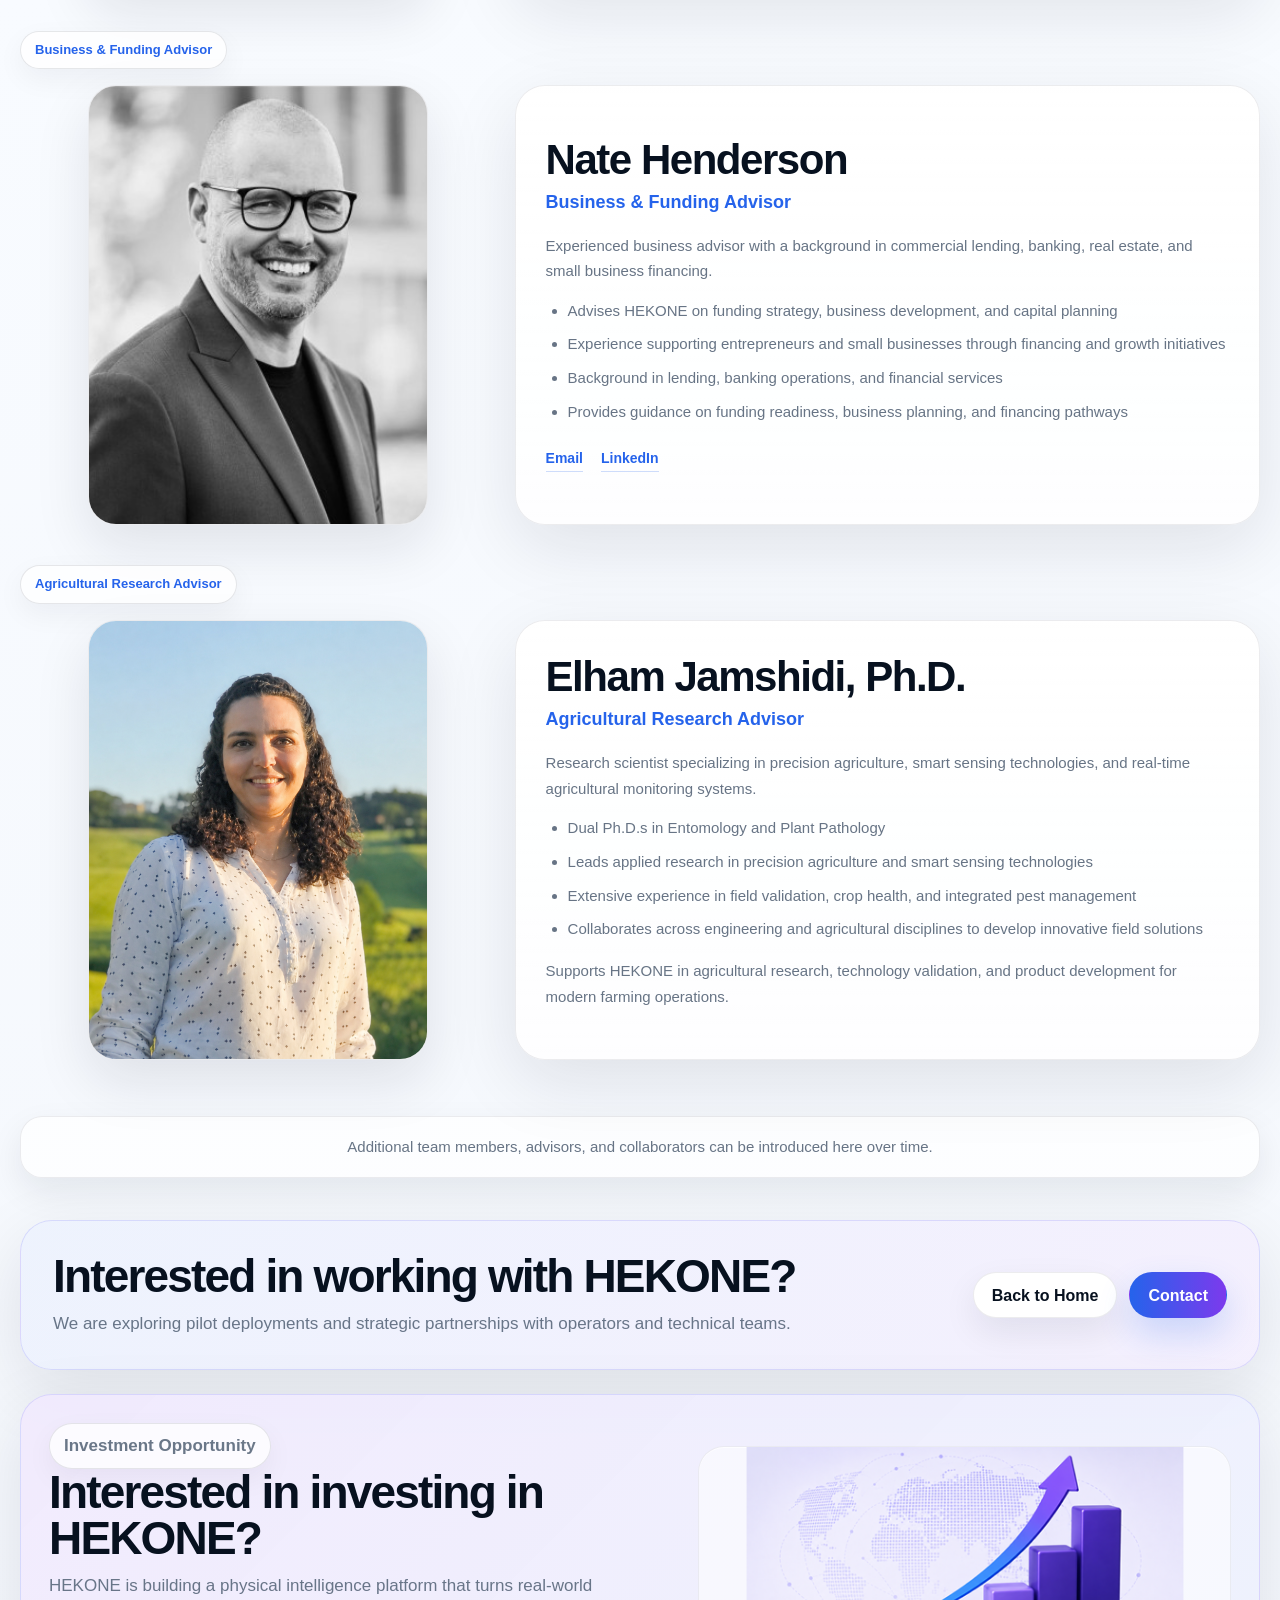
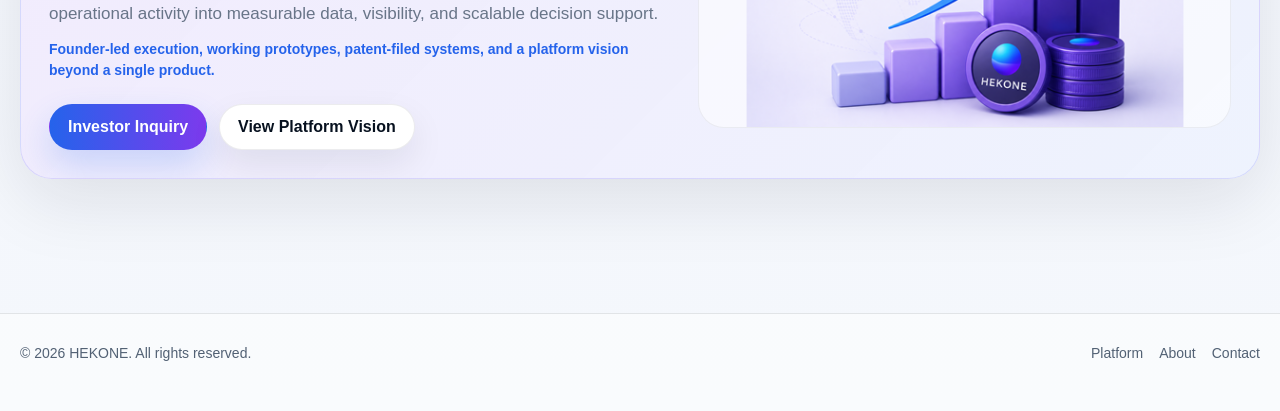
==== commit 75dda7be: "Update about.html" ====
--- a/about.html
+++ b/about.html
@@ -1023,15 +1023,15 @@
 
 
         <section>
-          <p class="section-label">Research &amp; Technical Advisor</p>
+          <p class="section-label">Agricultural Research Advisor</p>
           <div class="profile">
             <div class="photo-wrap">
-              <img src="Elham.png" alt="Elham Jamshidi - Research &amp; Technical Advisor to HEKONE" />
+              <img src="Elham.png" alt="Elham Jamshidi - Agricultural Research Advisor to HEKONE" />
             </div>
 
             <div class="profile-card">
               <h2>Elham Jamshidi, Ph.D.</h2>
-              <p class="role">Research &amp; Technical Advisor</p>
+              <p class="role">Agricultural Research Advisor</p>
 
               <p class="summary-note" style="margin-top:0;">
                 Research scientist specializing in precision agriculture, smart sensing technologies, and real-time agricultural monitoring systems.
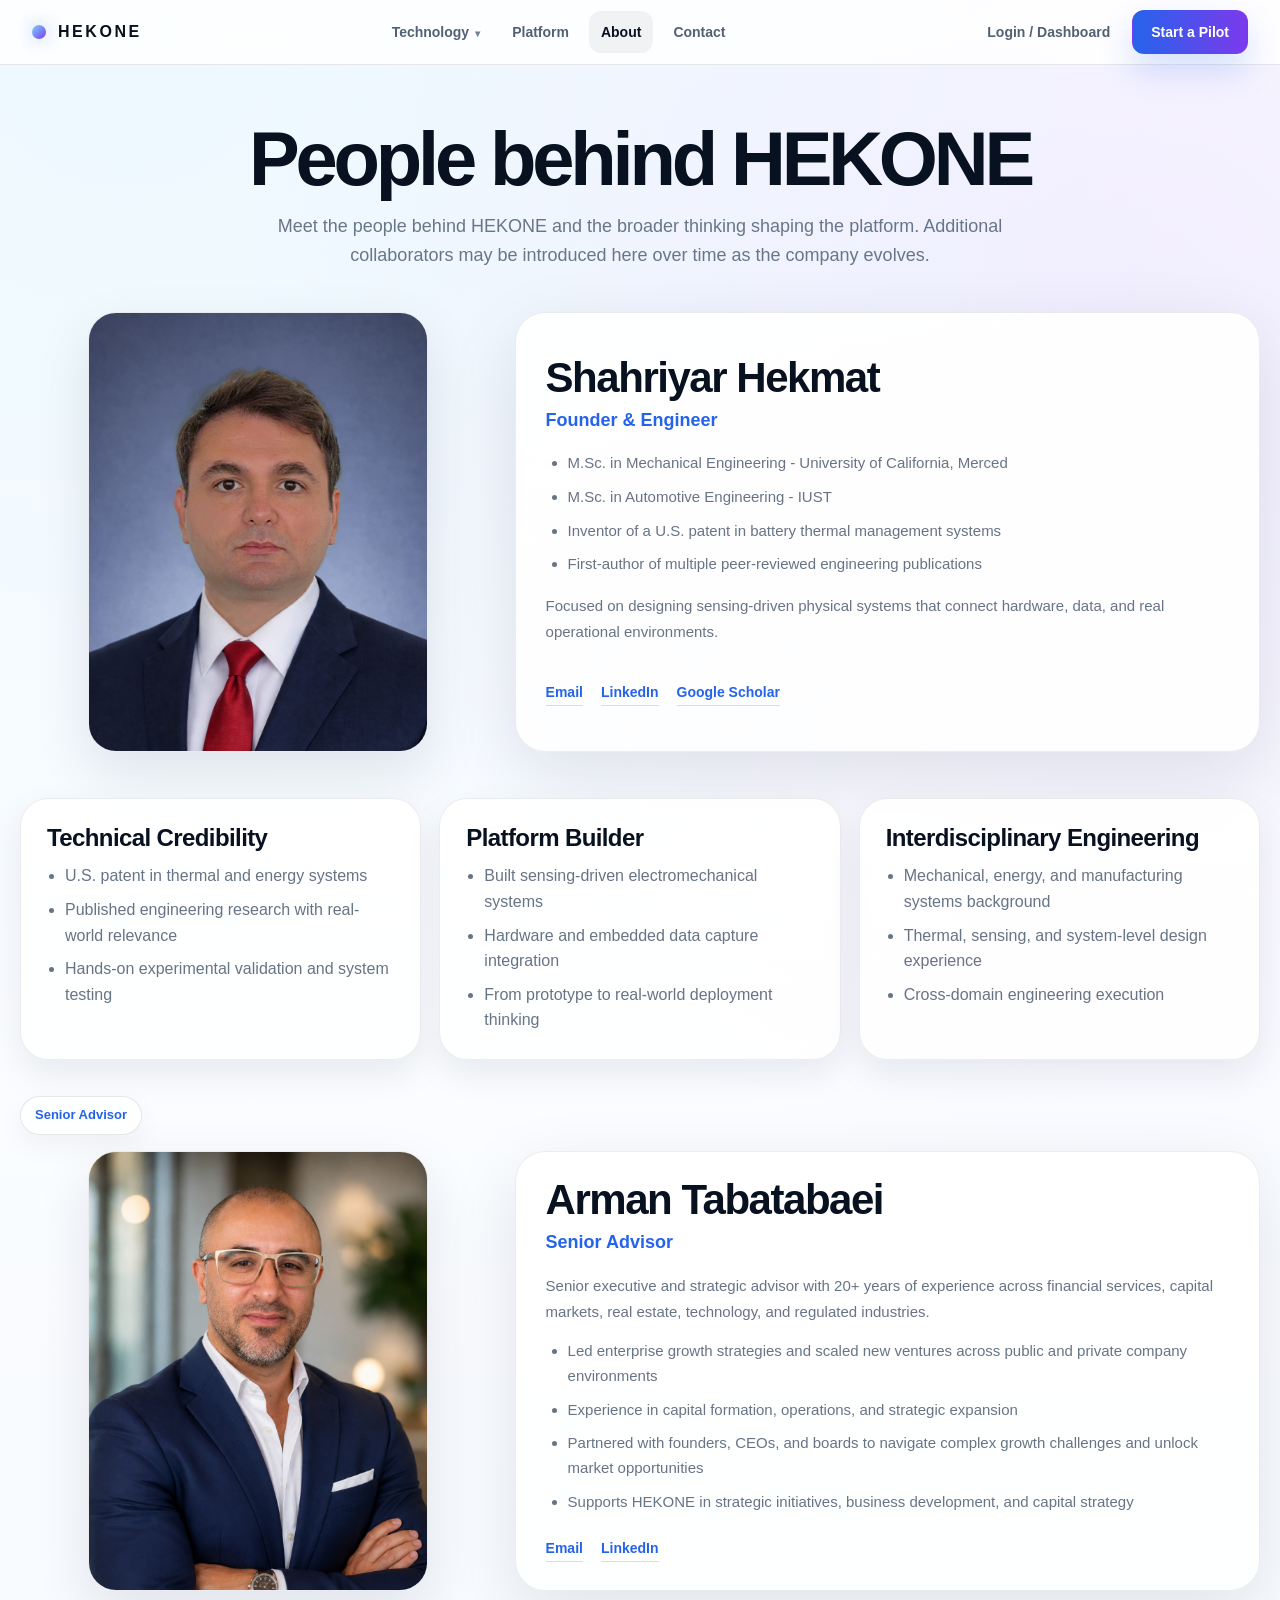
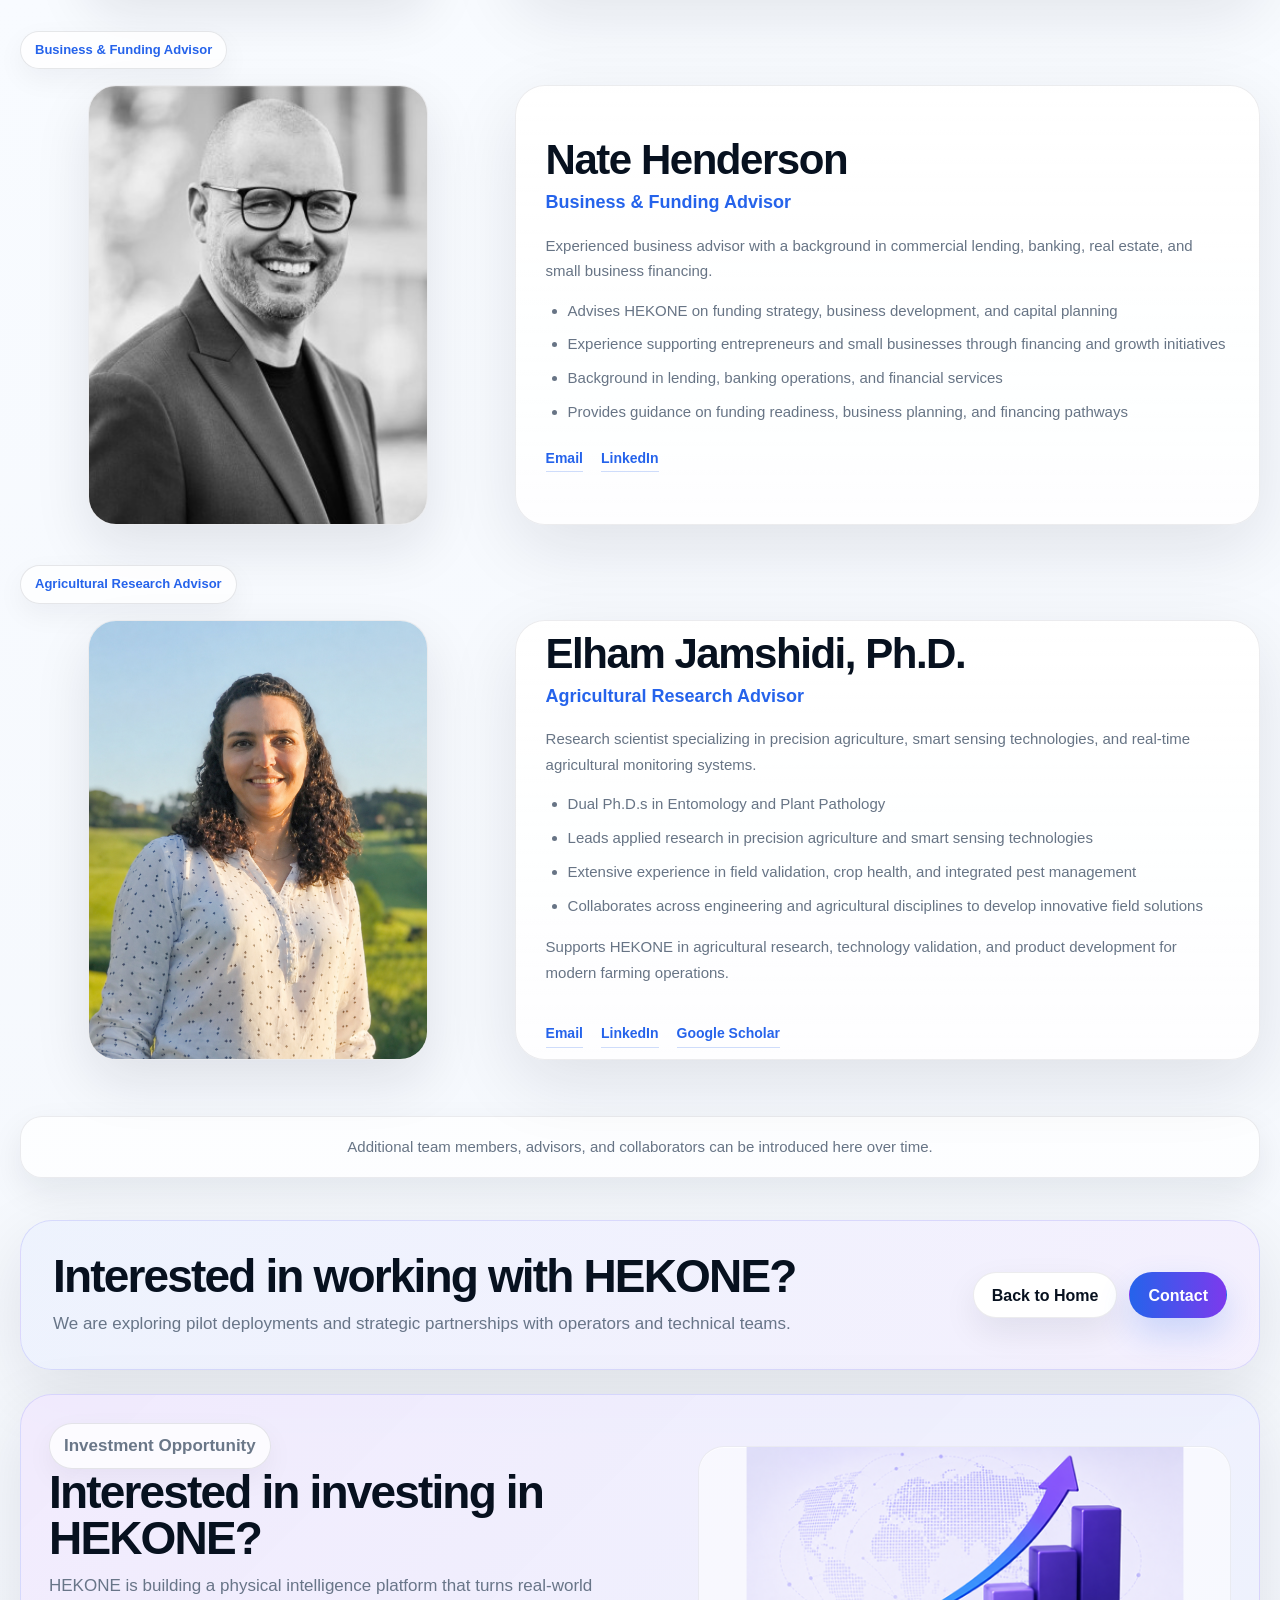
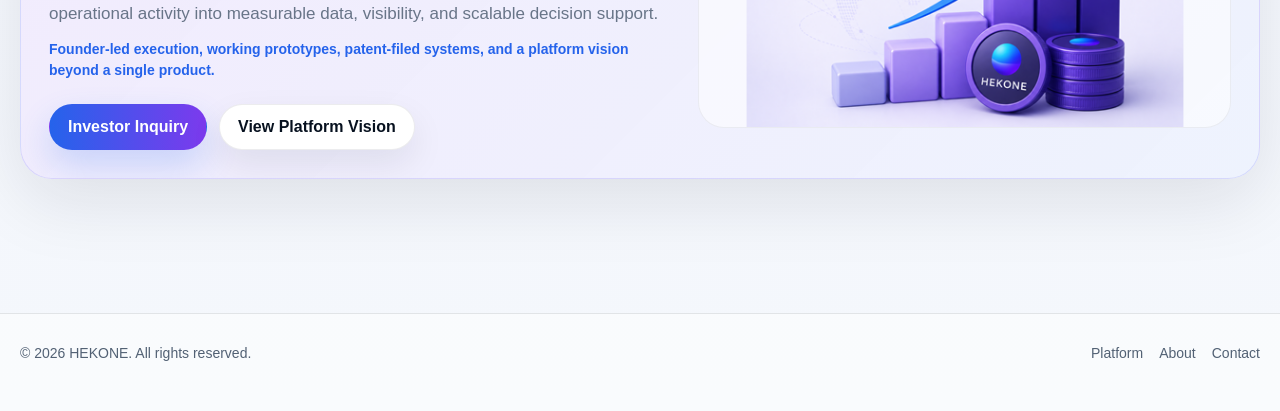
==== commit 6ca268f8: "Update about.html" ====
--- a/about.html
+++ b/about.html
@@ -926,6 +926,7 @@
               <div class="contact-links">
                 <a href="mailto:hekmat@hekone.com">Email</a>
                 <a href="https://www.linkedin.com/in/shahriyar-hekmat" target="_blank" rel="noopener noreferrer">LinkedIn</a>
+                <a href="https://scholar.google.com/citations?hl=en&user=3AE0MFMAAAAJ" target="_blank" rel="noopener noreferrer">Google Scholar</a>
               </div>
             </div>
           </div>
@@ -1047,6 +1048,12 @@
               <p class="summary-note">
                 Supports HEKONE in agricultural research, technology validation, and product development for modern farming operations.
               </p>
+
+              <div class="contact-links">
+                <a href="mailto:ejamshidi@ucmerced.edu">Email</a>
+                <a href="https://www.linkedin.com/in/elham-jamshidi-b7823653/" target="_blank" rel="noopener noreferrer">LinkedIn</a>
+                <a href="https://scholar.google.com/citations?user=j9_DL_4AAAAJ&hl=en" target="_blank" rel="noopener noreferrer">Google Scholar</a>
+              </div>
             </div>
           </div>
         </section>
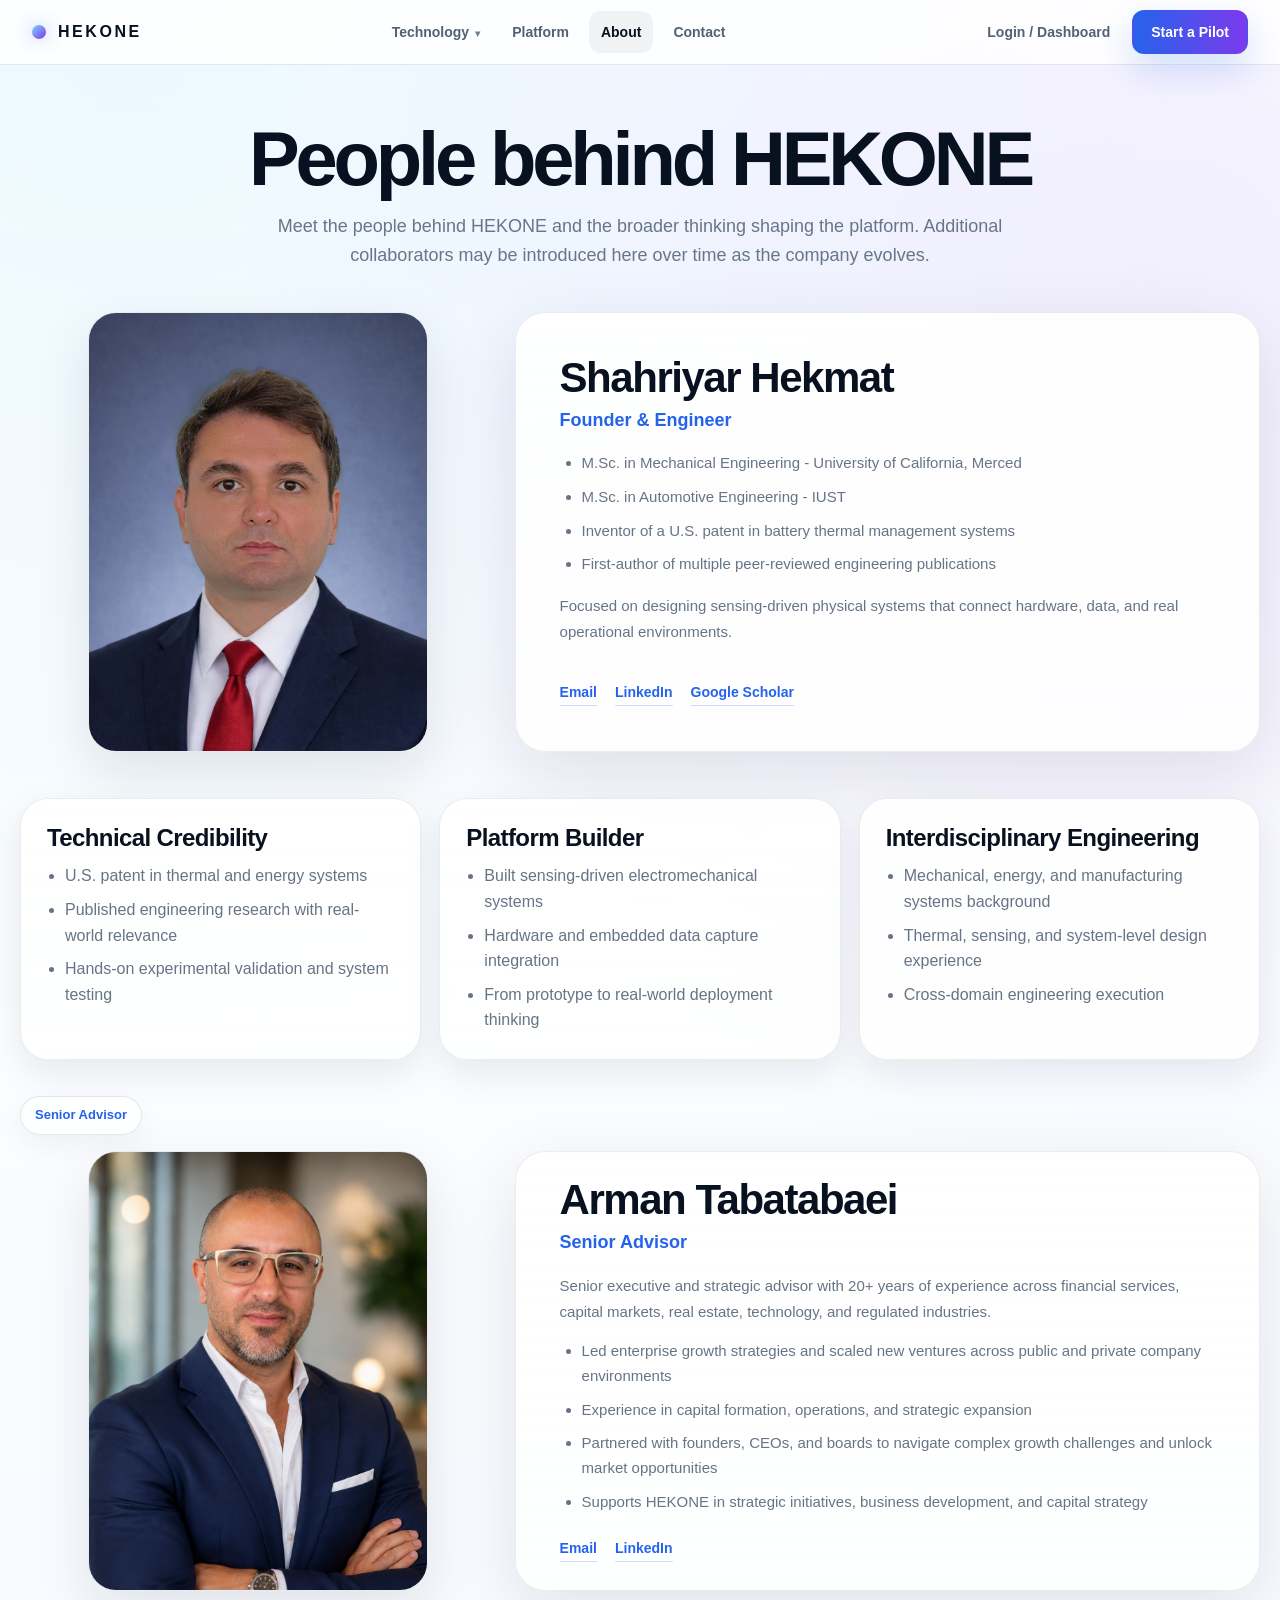
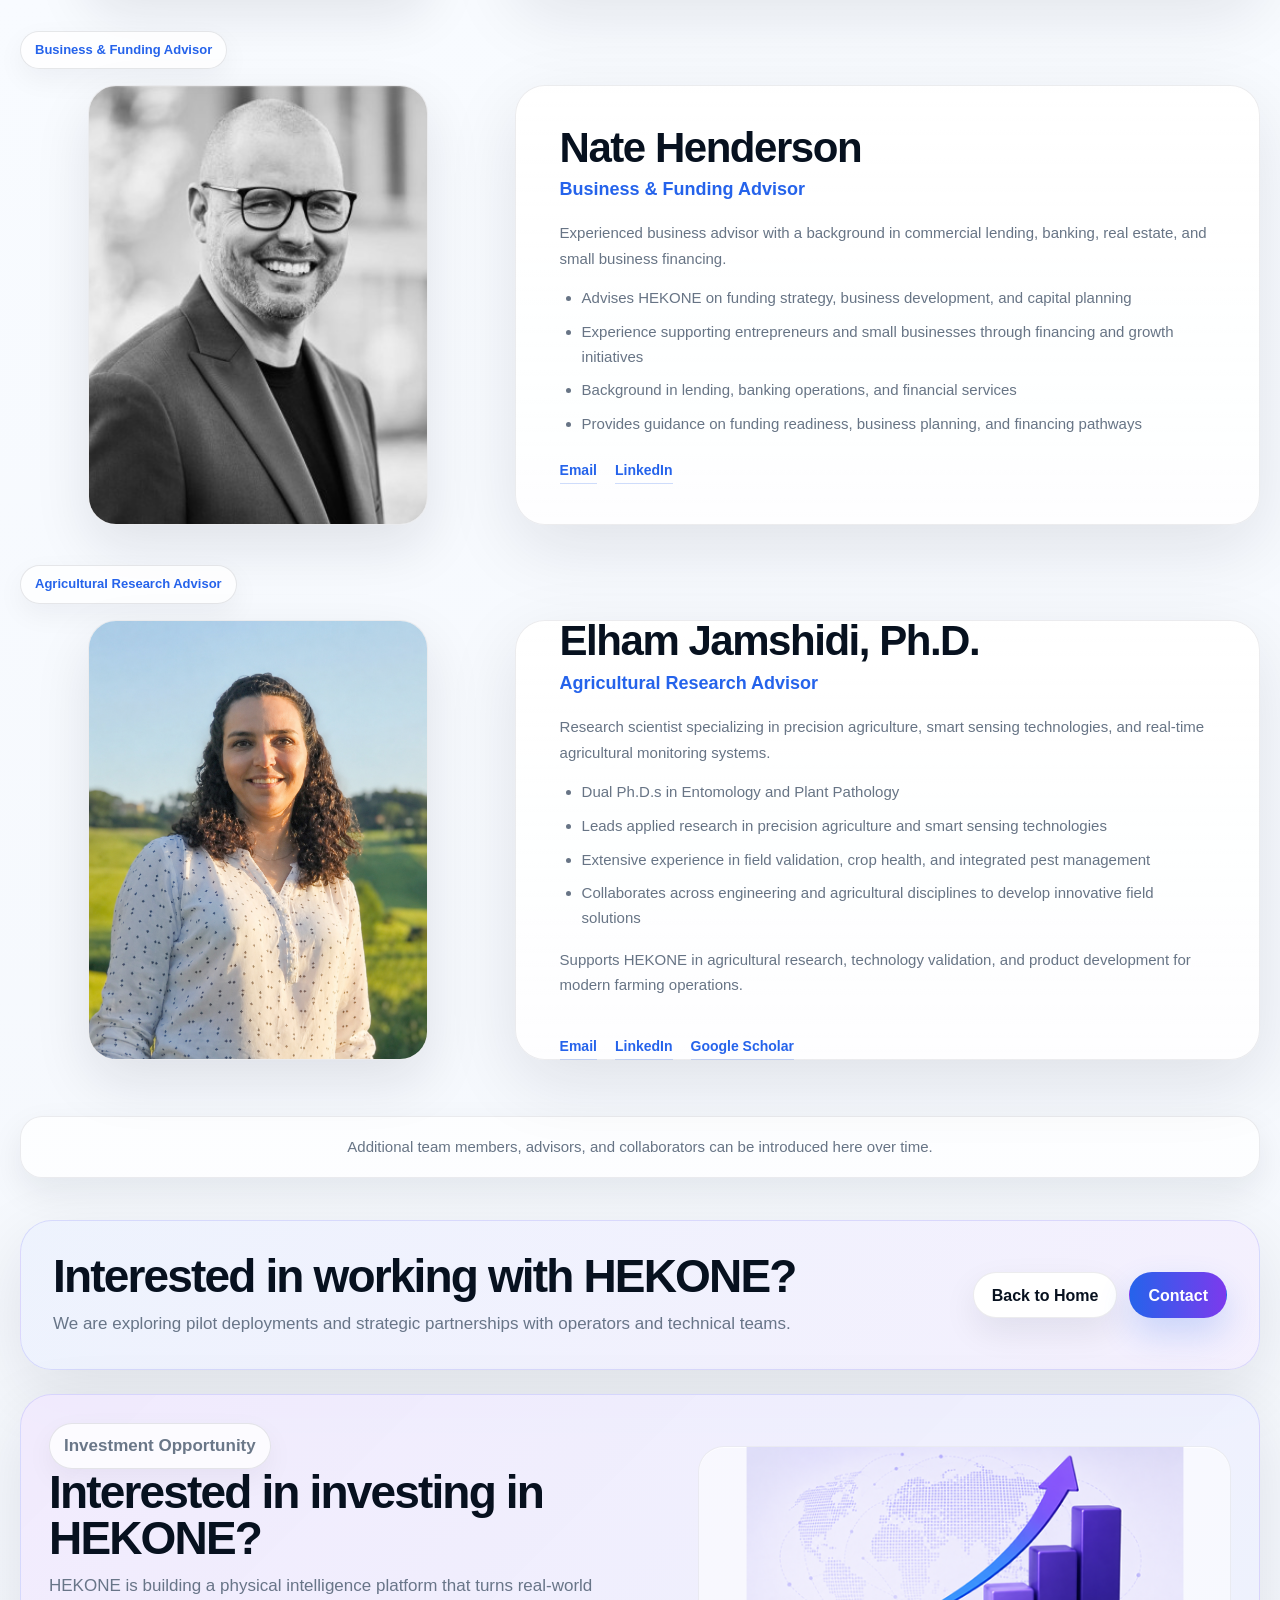
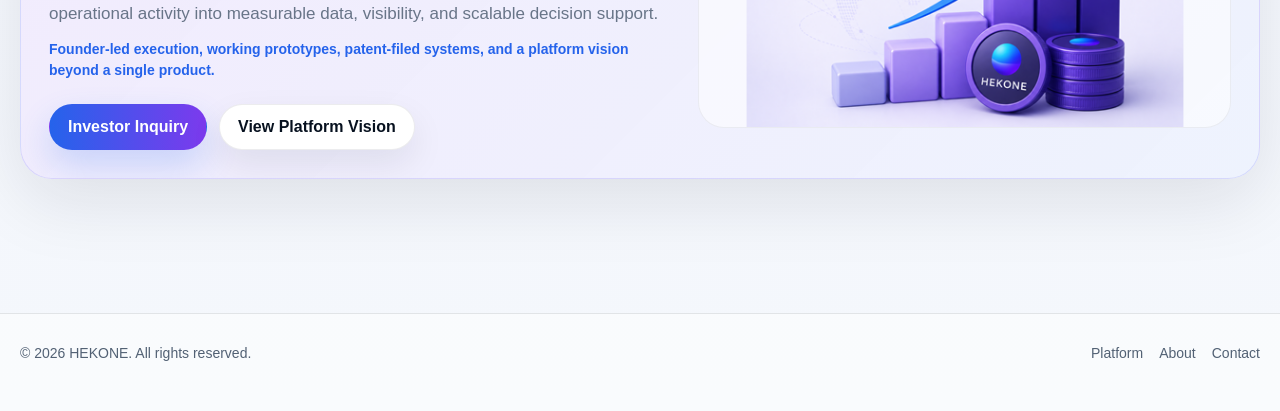
==== commit 56caf860: "Update about.html" ====
--- a/about.html
+++ b/about.html
@@ -378,7 +378,7 @@
     }
 
     .profile-card {
-      padding: 30px;
+      padding: 40px 44px;
       border-radius: 30px;
       background:
         linear-gradient(180deg, rgba(255,255,255,0.94), rgba(255,255,255,0.82));
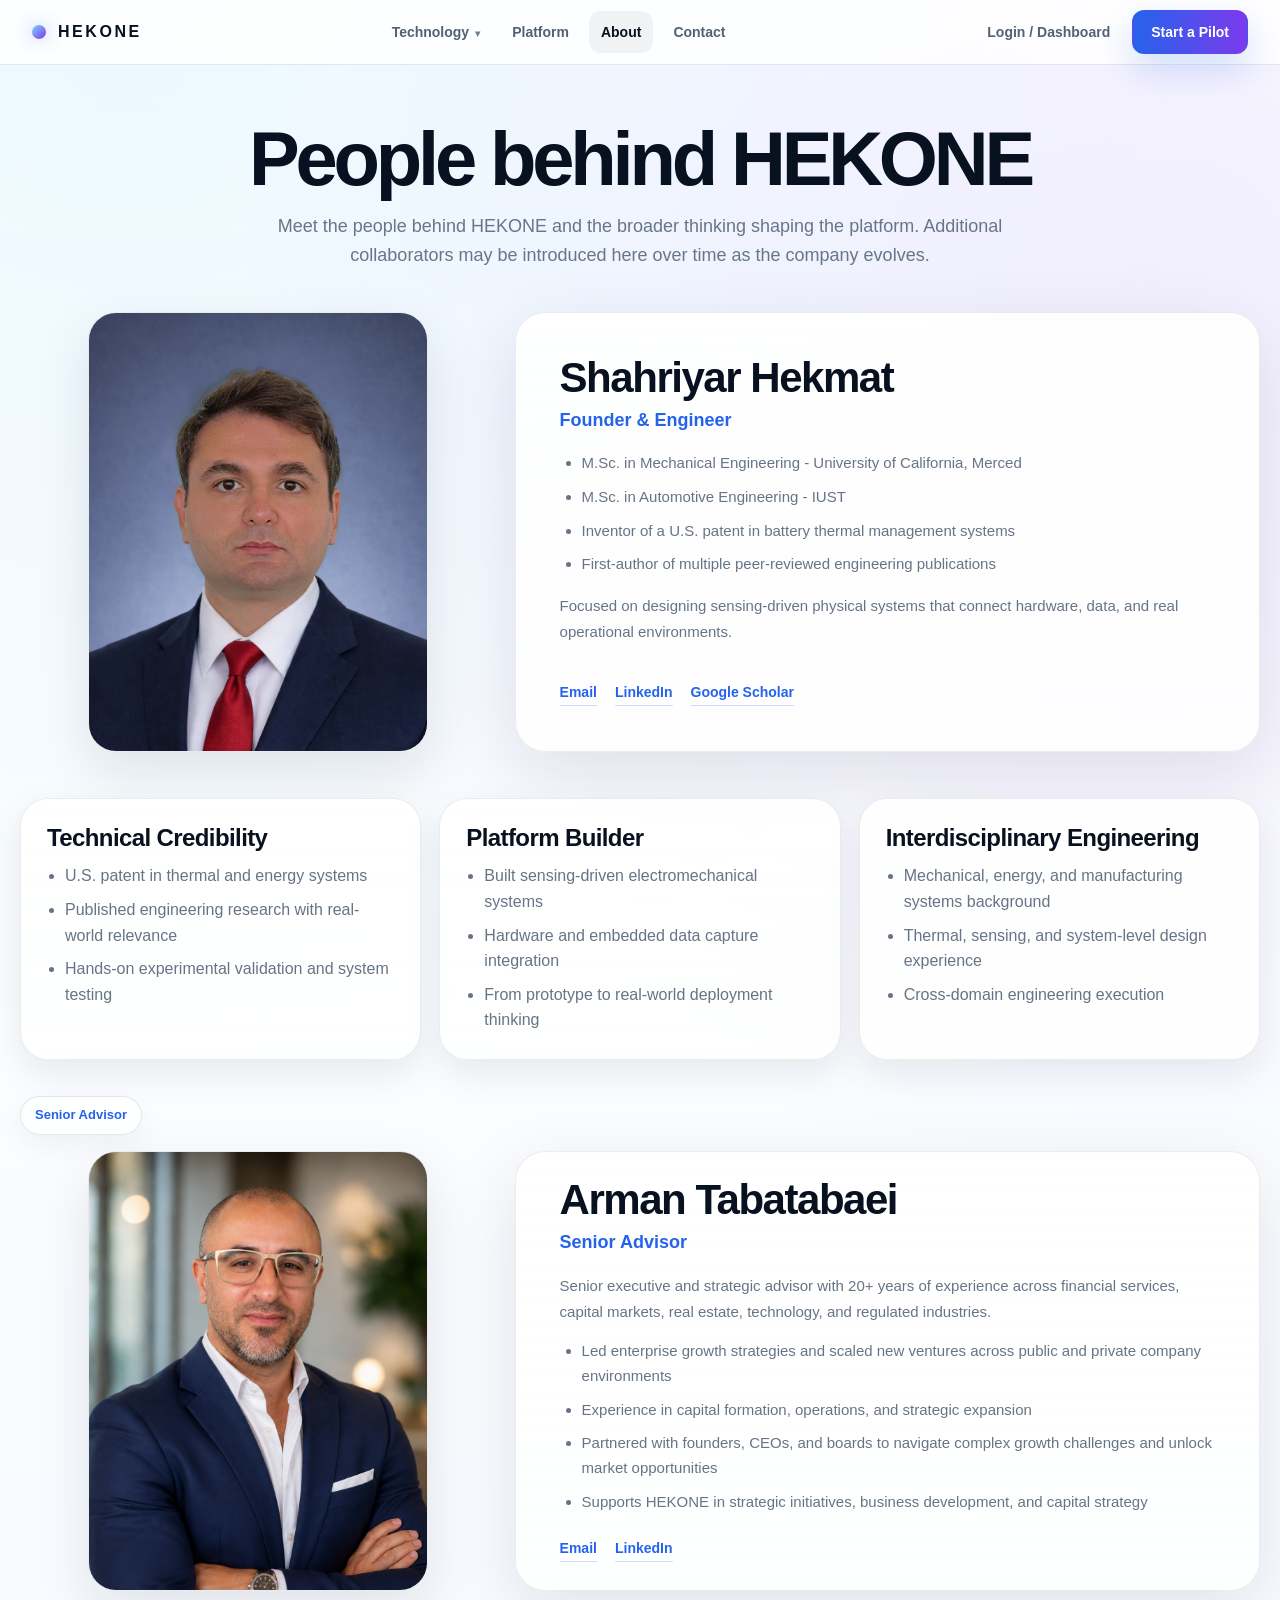
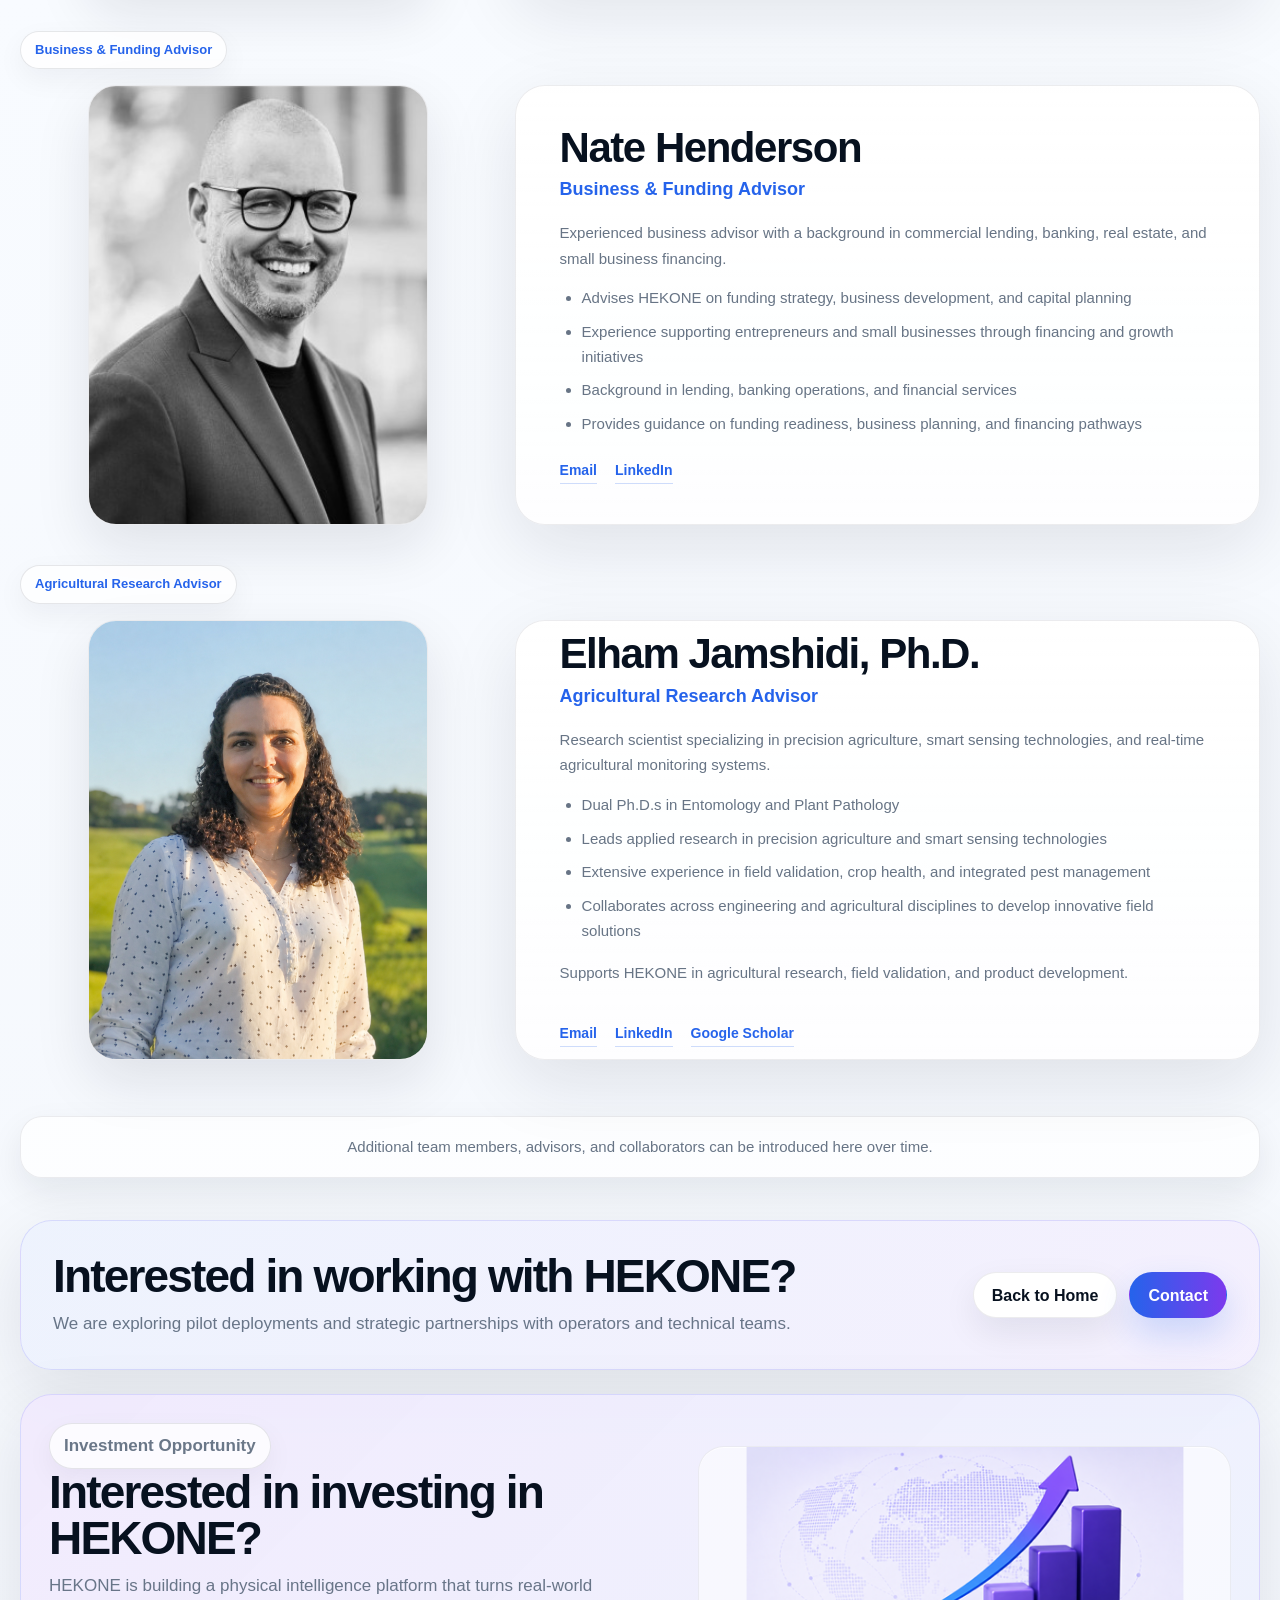
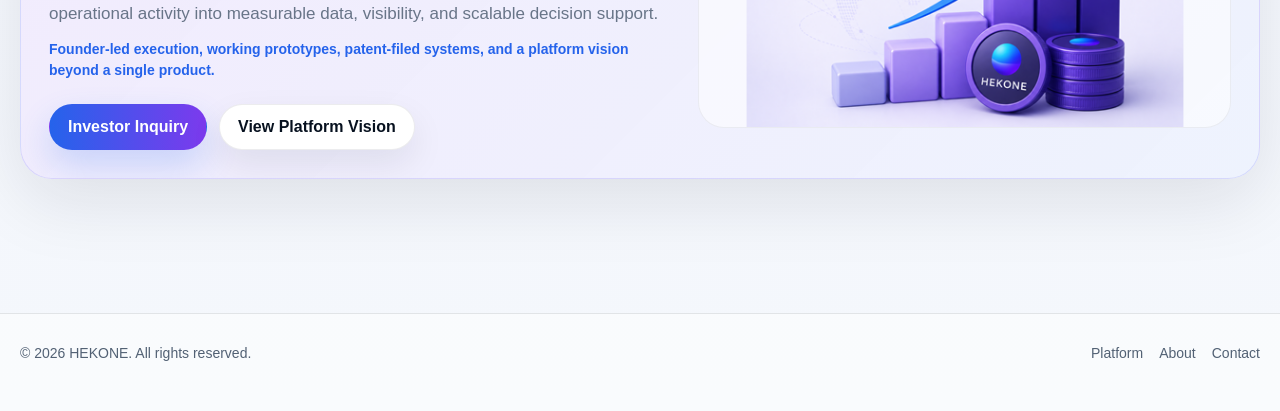
==== commit 56ce1228: "Update about.html" ====
--- a/about.html
+++ b/about.html
@@ -1046,7 +1046,7 @@
               </ul>
 
               <p class="summary-note">
-                Supports HEKONE in agricultural research, technology validation, and product development for modern farming operations.
+                Supports HEKONE in agricultural research, field validation, and product development.
               </p>
 
               <div class="contact-links">
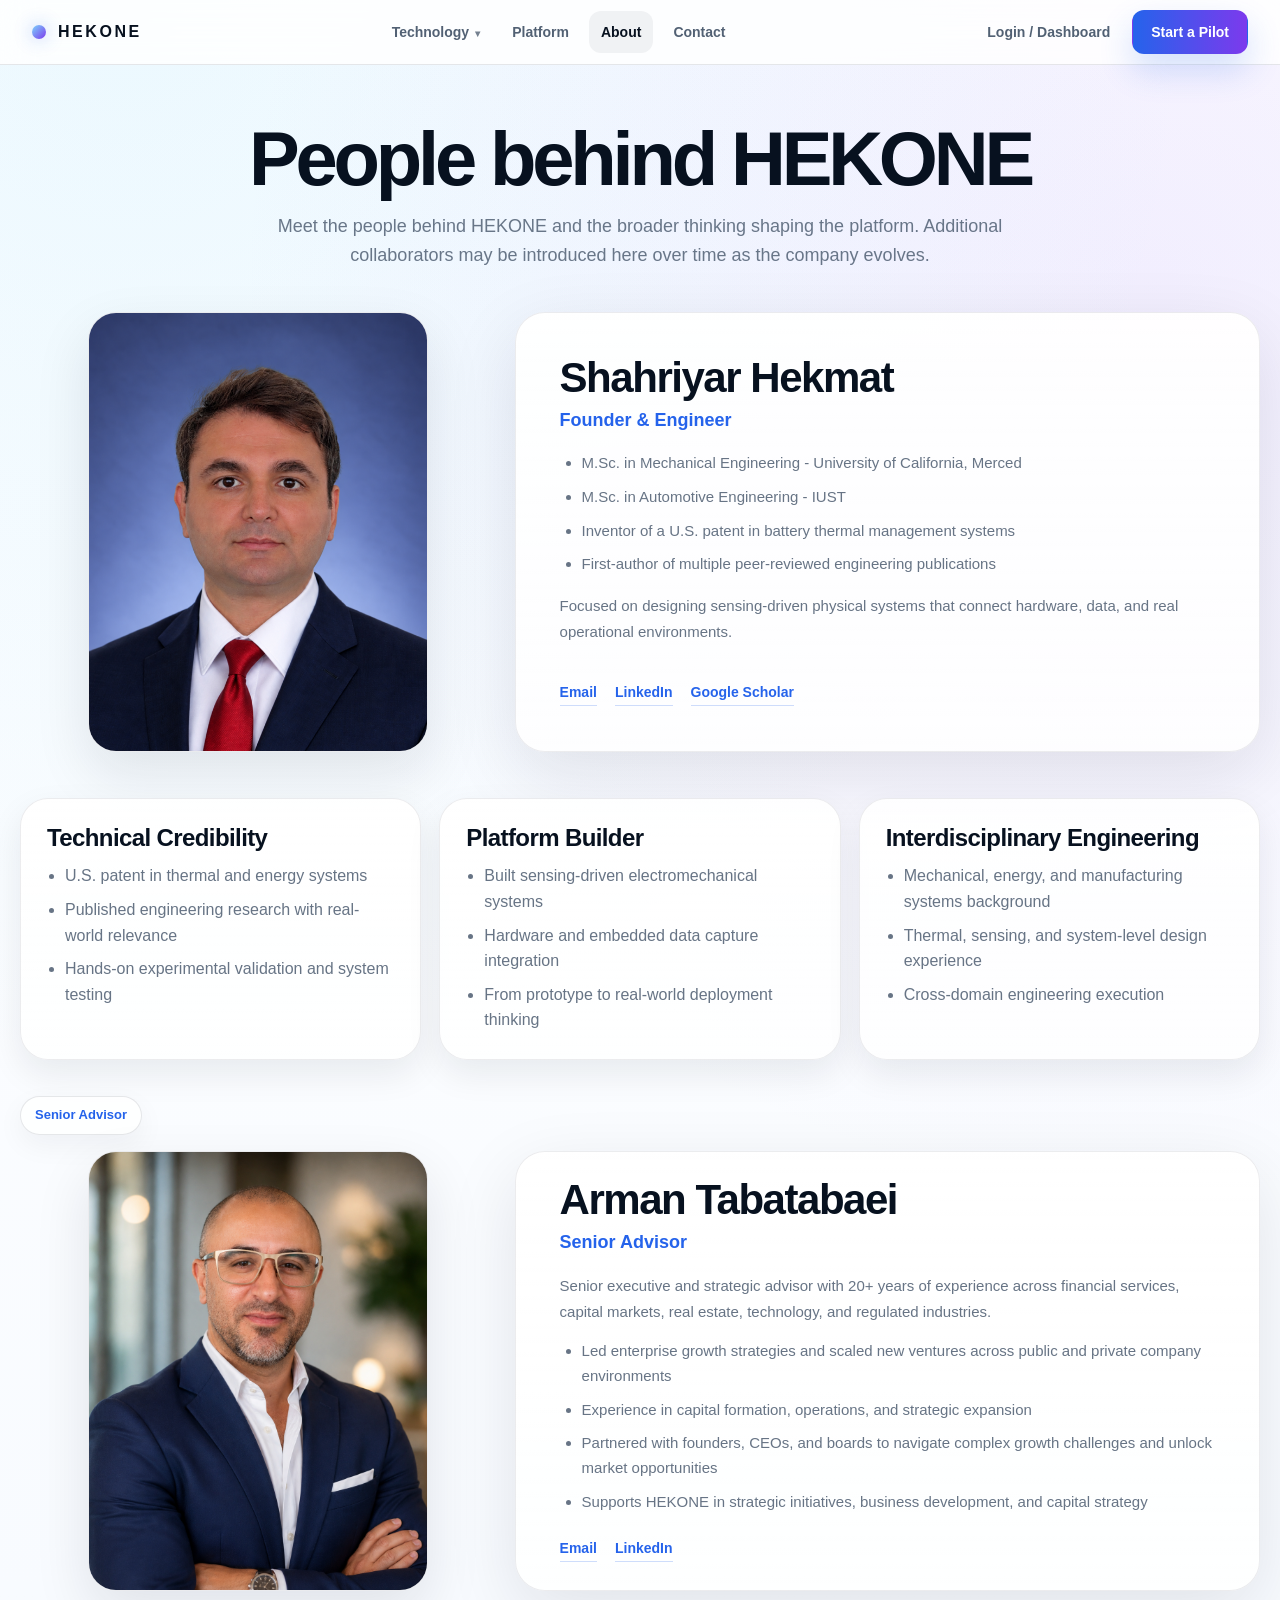
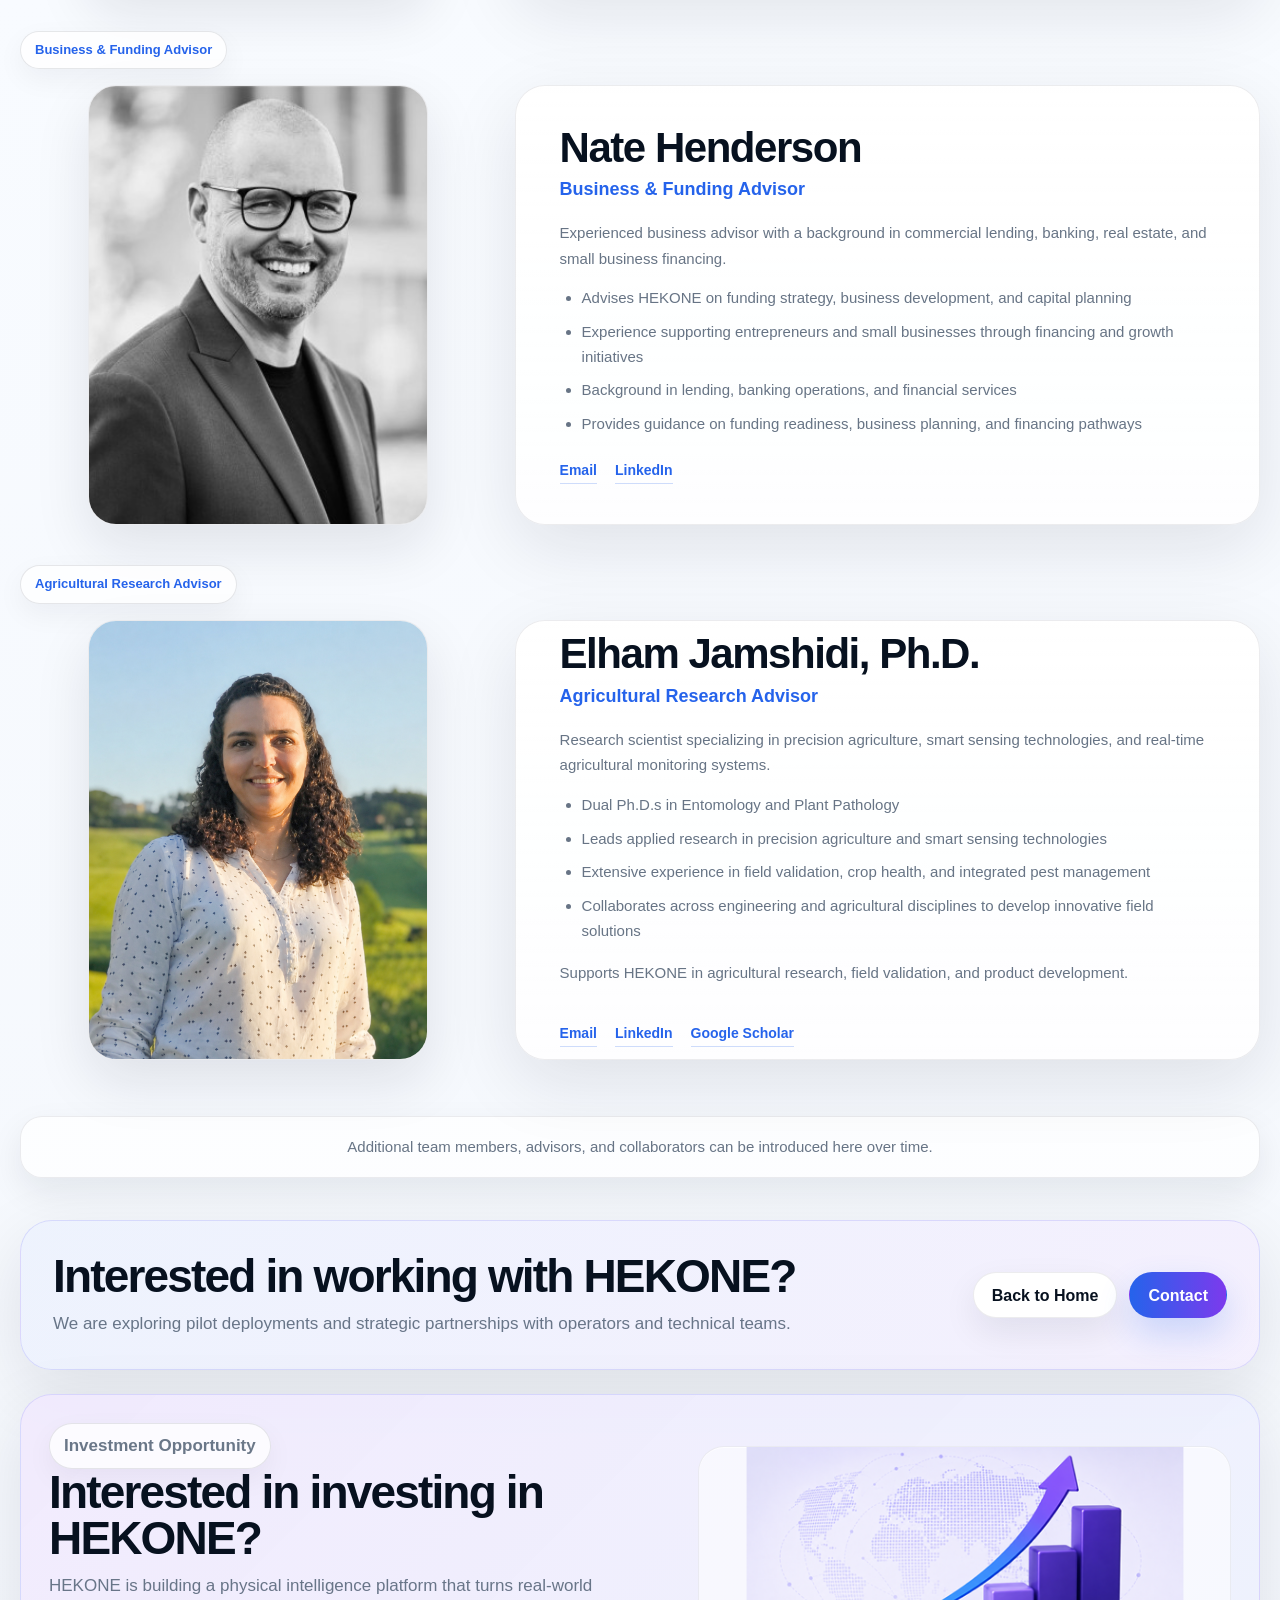
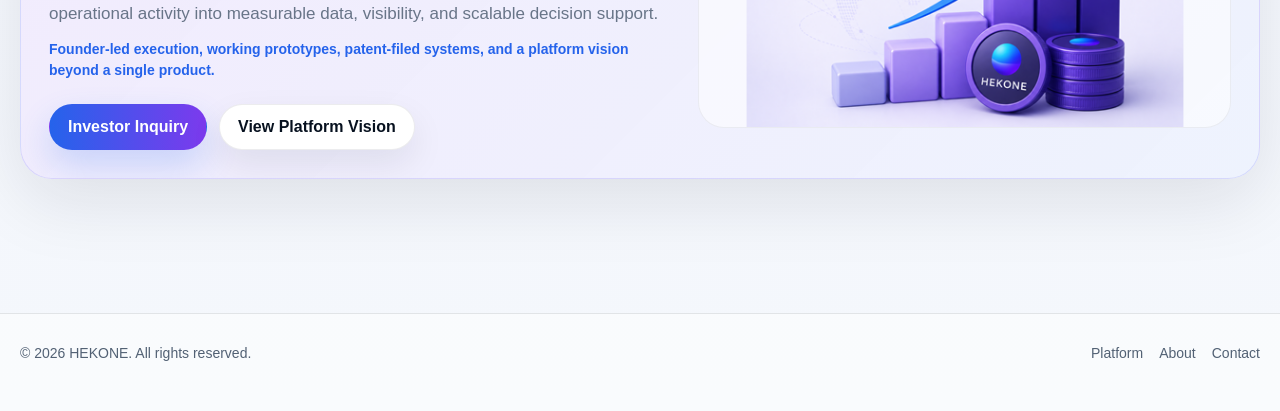
==== commit 7f0f73d1: "Update about.html" ====
--- a/about.html
+++ b/about.html
@@ -905,7 +905,7 @@
         <section>
           <div class="profile">
             <div class="photo-wrap">
-              <img src="Hekmat5.png" alt="Shahriyar Hekmat - Founder of HEKONE" />
+              <img src="Hekmat7.png" alt="Shahriyar Hekmat - Founder of HEKONE" />
             </div>
 
             <div class="profile-card">
